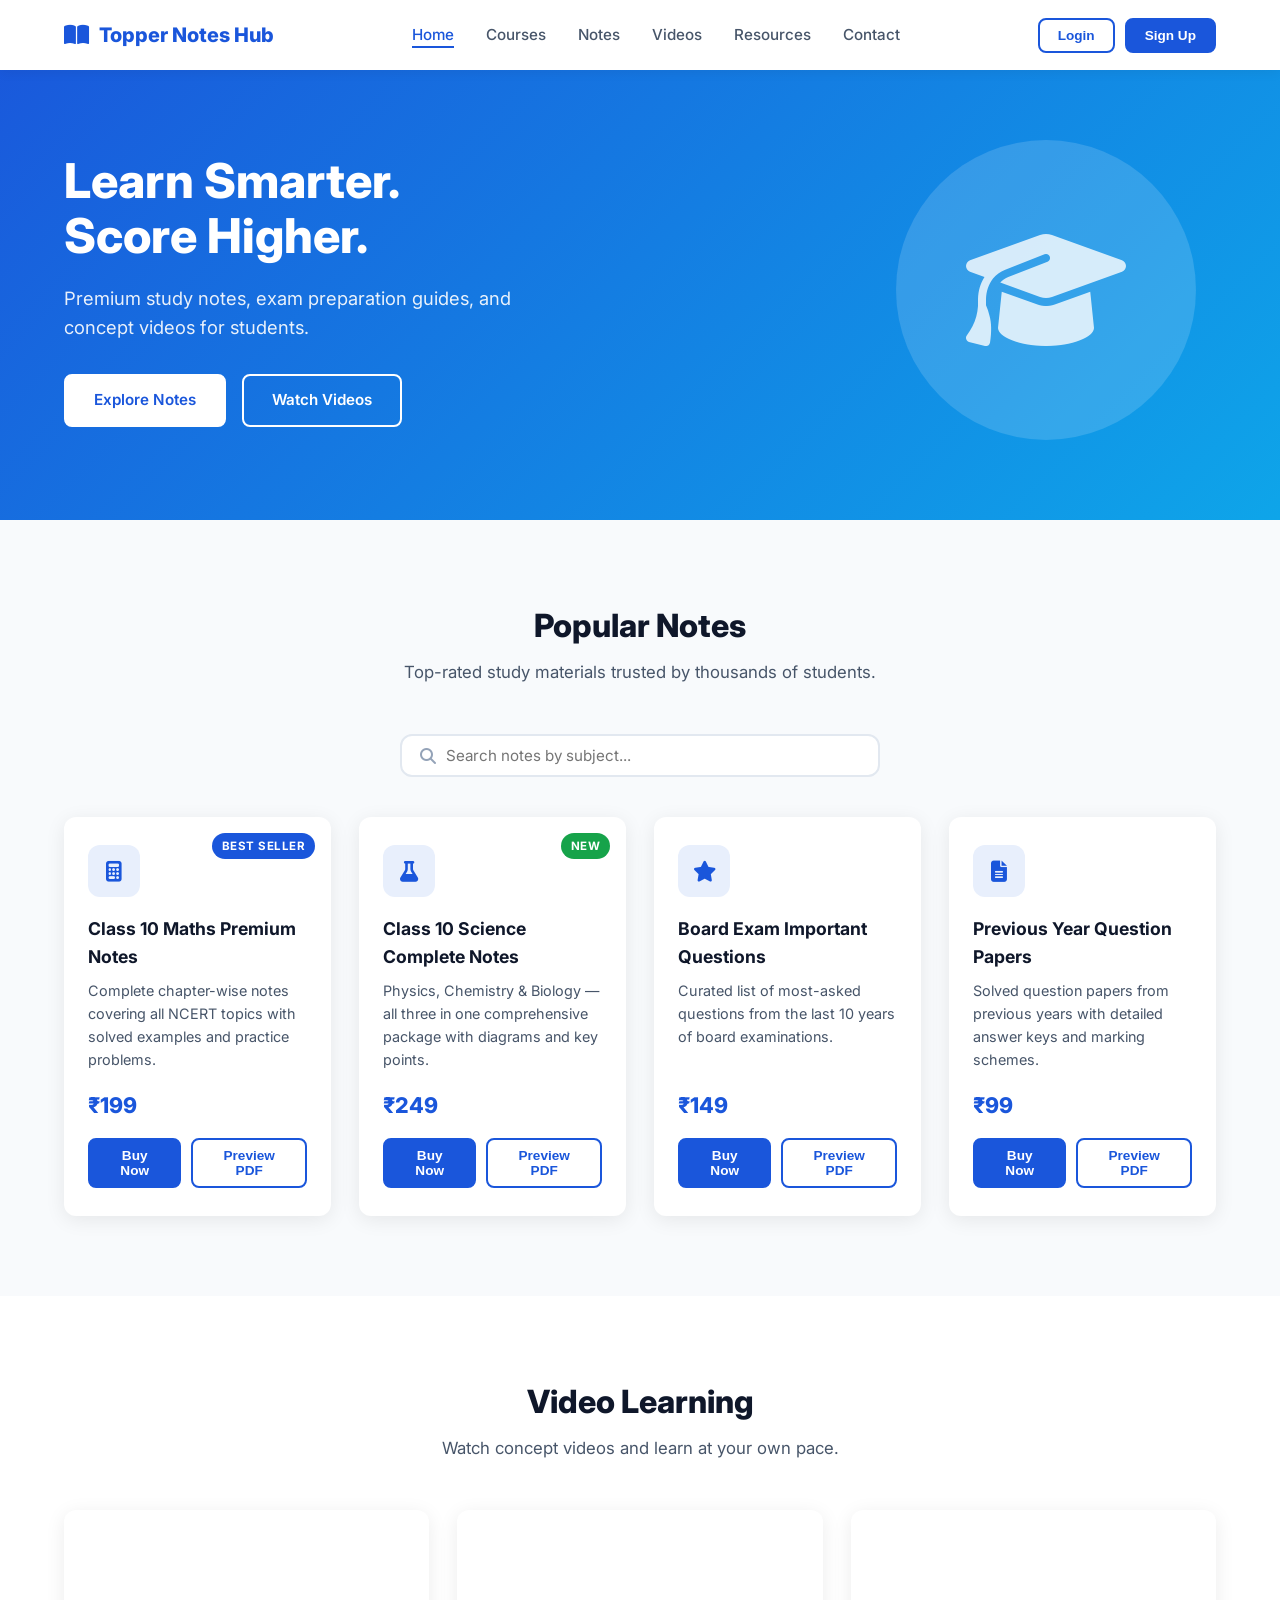
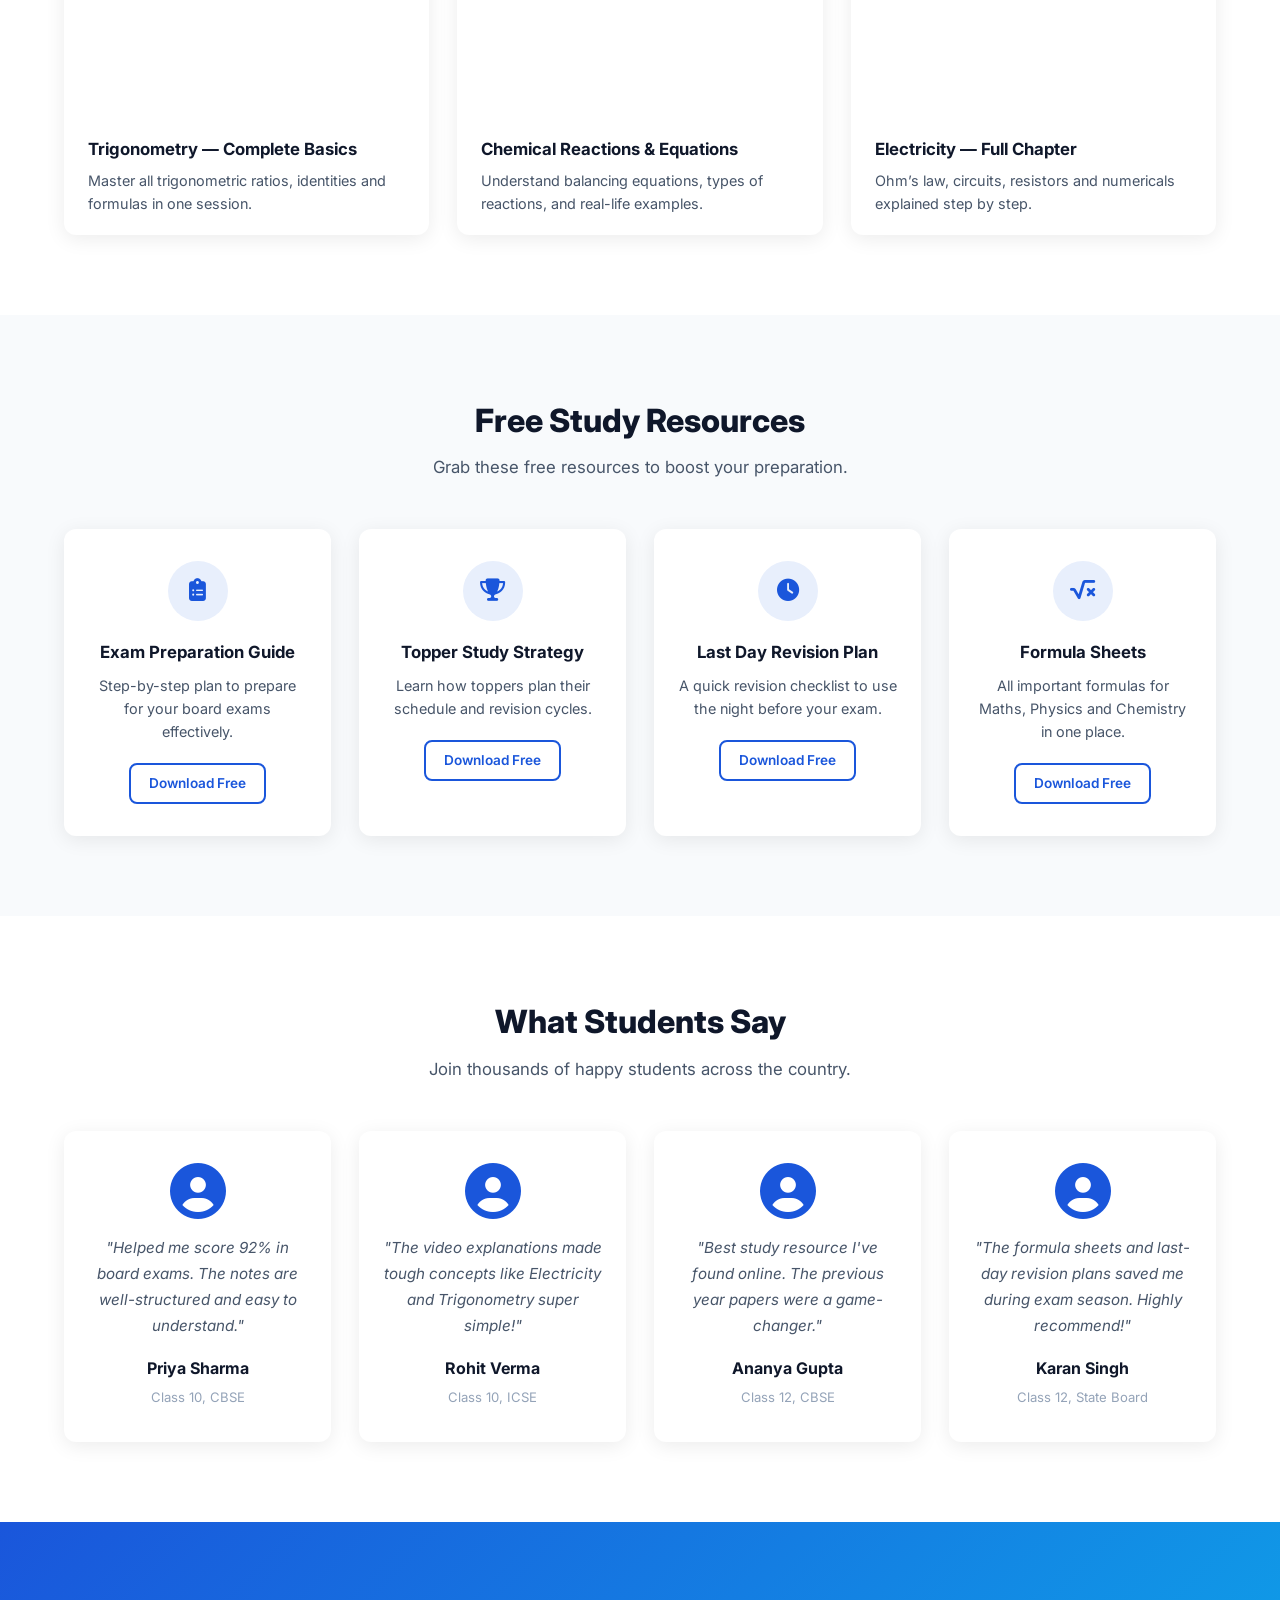
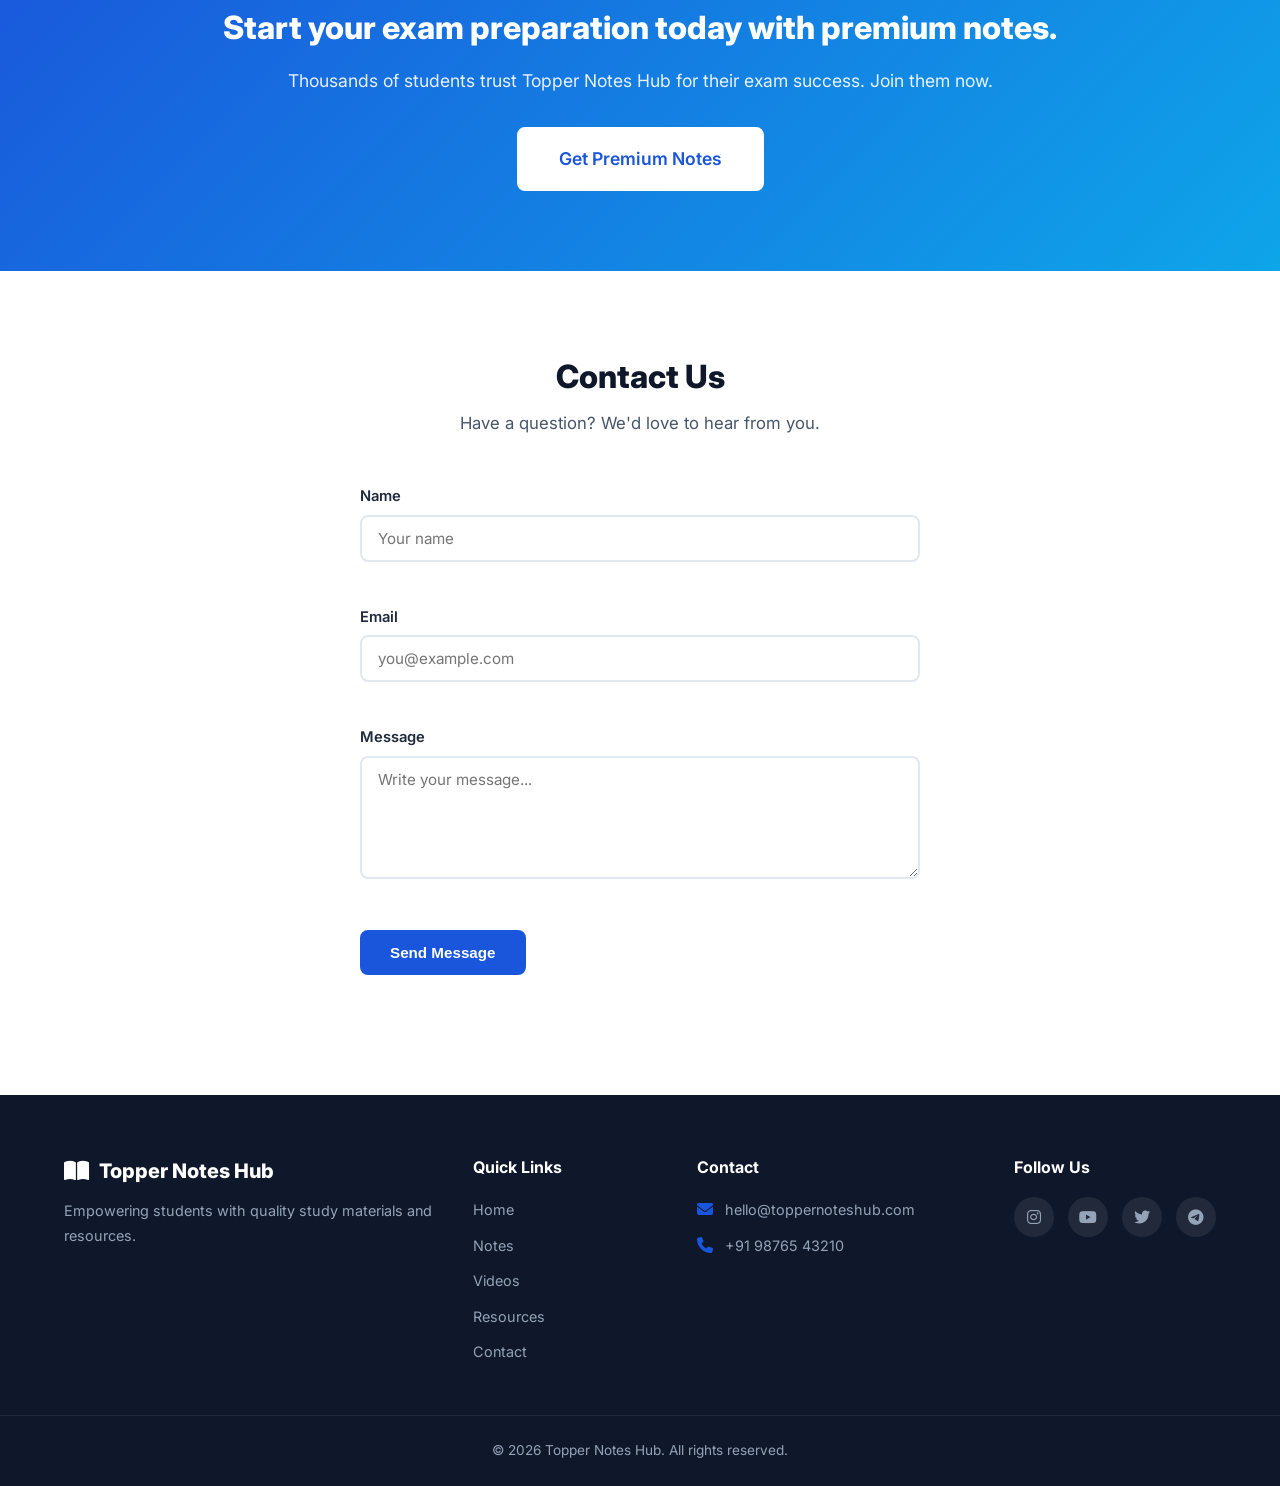
==== index.html @ 657a4e99 "Add files via upload" ====
<!DOCTYPE html>
<html lang="en">
<head>
  <meta charset="UTF-8" />
  <meta name="viewport" content="width=device-width, initial-scale=1.0" />
  <title>Topper Notes Hub — Learn Smarter. Score Higher.</title>
  <link rel="stylesheet" href="style.css" />
  <!-- Google Fonts -->
  <link rel="preconnect" href="https://fonts.googleapis.com" />
  <link rel="preconnect" href="https://fonts.gstatic.com" crossorigin />
  <link
    href="https://fonts.googleapis.com/css2?family=Inter:wght@400;500;600;700;800&display=swap"
    rel="stylesheet"
  />
  <!-- Font Awesome for icons -->
  <link
    rel="stylesheet"
    href="https://cdnjs.cloudflare.com/ajax/libs/font-awesome/6.5.1/css/all.min.css"
  />
</head>
<body>

  <!-- ============================
       NAVIGATION BAR
  =============================== -->
  <header class="navbar" id="navbar">
    <div class="container nav-container">
      <!-- Logo -->
      <a href="#" class="logo">
        <i class="fas fa-book-open"></i>
        <span>Topper Notes Hub</span>
      </a>

      <!-- Desktop Menu Links -->
      <nav class="nav-menu" id="navMenu">
        <ul class="nav-links">
          <li><a href="#home" class="nav-link active">Home</a></li>
          <li><a href="#notes" class="nav-link">Courses</a></li>
          <li><a href="#notes" class="nav-link">Notes</a></li>
          <li><a href="#videos" class="nav-link">Videos</a></li>
          <li><a href="#resources" class="nav-link">Resources</a></li>
          <li><a href="#contact" class="nav-link">Contact</a></li>
        </ul>
      </nav>

      <!-- Auth Buttons (visible when logged out) -->
      <div class="nav-auth" id="navAuth">
        <button class="btn btn-outline btn-sm" id="openLoginBtn">Login</button>
        <button class="btn btn-primary btn-sm" id="openSignupBtn">Sign Up</button>
      </div>

      <!-- User Profile Dropdown (visible when logged in) -->
      <div class="user-menu hidden" id="userMenu">
        <button class="user-menu-toggle" id="userMenuToggle">
          <div class="user-avatar"><i class="fas fa-user"></i></div>
          <span class="user-name" id="userName">Student</span>
          <i class="fas fa-chevron-down user-chevron"></i>
        </button>
        <div class="user-dropdown" id="userDropdown">
        <div class="dropdown-header">
            <span class="dropdown-email" id="userEmail">user@example.com</span>
            <span class="role-badge" id="roleBadge">Student</span>
          </div>
          <ul>
            <li><a href="#"><i class="fas fa-user-circle"></i> My Profile</a></li>
            <li><a href="#"><i class="fas fa-shopping-bag"></i> My Purchases</a></li>
            <li><a href="#"><i class="fas fa-cog"></i> Settings</a></li>
            <li id="adminLink" class="hidden"><a href="admin.html"><i class="fas fa-shield-alt"></i> Admin Panel</a></li>
            <li class="dropdown-divider"></li>
            <li><a href="#" id="logoutBtn"><i class="fas fa-sign-out-alt"></i> Logout</a></li>
          </ul>
        </div>
      </div>

      <!-- Hamburger Menu Button (mobile) -->
      <button class="hamburger" id="hamburger" aria-label="Toggle menu">
        <span class="bar"></span>
        <span class="bar"></span>
        <span class="bar"></span>
      </button>
    </div>
  </header>

  <!-- ============================
       AUTH MODAL (Login / Sign Up)
  =============================== -->
  <div class="auth-overlay" id="authOverlay">
    <div class="auth-modal">
      <!-- Close Button -->
      <button class="auth-close" id="authClose" aria-label="Close">
        <i class="fas fa-times"></i>
      </button>

      <!-- Tabs -->
      <div class="auth-tabs">
        <button class="auth-tab active" data-tab="login">Login</button>
        <button class="auth-tab" data-tab="signup">Sign Up</button>
      </div>

      <!-- LOGIN FORM -->
      <form class="auth-form" id="loginForm" novalidate>
        <div class="form-group">
          <label for="loginEmail">Email</label>
          <input type="email" id="loginEmail" placeholder="you@example.com" />
          <span class="error-msg" id="loginEmailError"></span>
        </div>

        <div class="form-group">
          <label for="loginPassword">Password</label>
          <div class="password-wrapper">
            <input type="password" id="loginPassword" placeholder="Enter password" />
            <button type="button" class="password-toggle" aria-label="Toggle password visibility">
              <i class="fas fa-eye"></i>
            </button>
          </div>
          <span class="error-msg" id="loginPasswordError"></span>
        </div>

        <div class="auth-options">
          <label class="checkbox-label">
            <input type="checkbox" id="rememberMe" /> Remember me
          </label>
          <a href="#" class="forgot-link">Forgot Password?</a>
        </div>

        <button type="submit" class="btn btn-primary btn-block">Login</button>
        <p class="auth-message" id="loginMessage"></p>

        <div class="auth-divider"><span>or</span></div>

        <button type="button" class="btn btn-social btn-google">
          <i class="fab fa-google"></i> Continue with Google
        </button>

        <p class="auth-switch">
          Don't have an account? <a href="#" data-switch="signup">Sign Up</a>
        </p>
      </form>

      <!-- SIGNUP FORM -->
      <form class="auth-form hidden" id="signupForm" novalidate>
        <div class="form-group">
          <label for="signupName">Full Name</label>
          <input type="text" id="signupName" placeholder="Your full name" />
          <span class="error-msg" id="signupNameError"></span>
        </div>

        <div class="form-group">
          <label for="signupEmail">Email</label>
          <input type="email" id="signupEmail" placeholder="you@example.com" />
          <span class="error-msg" id="signupEmailError"></span>
        </div>

        <div class="form-group">
          <label for="signupPassword">Password</label>
          <div class="password-wrapper">
            <input type="password" id="signupPassword" placeholder="Min 6 characters" />
            <button type="button" class="password-toggle" aria-label="Toggle password visibility">
              <i class="fas fa-eye"></i>
            </button>
          </div>
          <span class="error-msg" id="signupPasswordError"></span>
        </div>

        <div class="form-group">
          <label for="signupConfirm">Confirm Password</label>
          <div class="password-wrapper">
            <input type="password" id="signupConfirm" placeholder="Re-enter password" />
            <button type="button" class="password-toggle" aria-label="Toggle password visibility">
              <i class="fas fa-eye"></i>
            </button>
          </div>
          <span class="error-msg" id="signupConfirmError"></span>
        </div>

        <button type="submit" class="btn btn-primary btn-block">Create Account</button>
        <p class="auth-message" id="signupMessage"></p>

        <div class="auth-divider"><span>or</span></div>

        <button type="button" class="btn btn-social btn-google">
          <i class="fab fa-google"></i> Continue with Google
        </button>

        <p class="auth-switch">
          Already have an account? <a href="#" data-switch="login">Login</a>
        </p>
      </form>
    </div>
  </div>

  <!-- ============================
       HERO SECTION
  =============================== -->
  <section class="hero" id="home">
    <div class="container hero-content">
      <div class="hero-text">
        <h1>Learn Smarter.<br />Score Higher.</h1>
        <p>
          Premium study notes, exam preparation guides, and concept videos for
          students.
        </p>
        <div class="hero-buttons">
          <a href="#notes" class="btn btn-primary">Explore Notes</a>
          <a href="#videos" class="btn btn-outline">Watch Videos</a>
        </div>
      </div>
      <div class="hero-illustration">
        <!-- Illustration placeholder -->
        <div class="illustration-placeholder">
          <i class="fas fa-graduation-cap"></i>
        </div>
      </div>
    </div>
  </section>

  <!-- ============================
       POPULAR NOTES SECTION
  =============================== -->
  <section class="section notes-section" id="notes">
    <div class="container">
      <h2 class="section-title">Popular Notes</h2>
      <p class="section-subtitle">
        Top-rated study materials trusted by thousands of students.
      </p>

      <!-- Search / Filter Bar -->
      <div class="notes-search-bar">
        <i class="fas fa-search"></i>
        <input
          type="text"
          id="notesSearch"
          placeholder="Search notes by subject..."
        />
      </div>

      <!-- Notes Card Grid (populated dynamically by JS) -->
      <div class="card-grid" id="notesGrid"></div>
    </div>
  </section>

  <!-- ============================
       VIDEO LEARNING SECTION
  =============================== -->
  <section class="section videos-section" id="videos">
    <div class="container">
      <h2 class="section-title">Video Learning</h2>
      <p class="section-subtitle">
        Watch concept videos and learn at your own pace.
      </p>

      <!-- Video Grid (populated dynamically by JS) -->
      <div class="video-grid" id="videoGrid"></div>
    </div>
  </section>

  <!-- ============================
       STUDY RESOURCES SECTION
  =============================== -->
  <section class="section resources-section" id="resources">
    <div class="container">
      <h2 class="section-title">Free Study Resources</h2>
      <p class="section-subtitle">
        Grab these free resources to boost your preparation.
      </p>

      <div class="resource-grid">
        <!-- Resource 1 -->
        <div class="resource-card">
          <div class="resource-icon"><i class="fas fa-clipboard-list"></i></div>
          <h3>Exam Preparation Guide</h3>
          <p>Step-by-step plan to prepare for your board exams effectively.</p>
          <a href="#" class="btn btn-outline btn-sm">Download Free</a>
        </div>

        <!-- Resource 2 -->
        <div class="resource-card">
          <div class="resource-icon"><i class="fas fa-trophy"></i></div>
          <h3>Topper Study Strategy</h3>
          <p>Learn how toppers plan their schedule and revision cycles.</p>
          <a href="#" class="btn btn-outline btn-sm">Download Free</a>
        </div>

        <!-- Resource 3 -->
        <div class="resource-card">
          <div class="resource-icon"><i class="fas fa-clock"></i></div>
          <h3>Last Day Revision Plan</h3>
          <p>A quick revision checklist to use the night before your exam.</p>
          <a href="#" class="btn btn-outline btn-sm">Download Free</a>
        </div>

        <!-- Resource 4 -->
        <div class="resource-card">
          <div class="resource-icon"><i class="fas fa-square-root-alt"></i></div>
          <h3>Formula Sheets</h3>
          <p>All important formulas for Maths, Physics and Chemistry in one place.</p>
          <a href="#" class="btn btn-outline btn-sm">Download Free</a>
        </div>
      </div>
    </div>
  </section>

  <!-- ============================
       TESTIMONIALS SECTION
  =============================== -->
  <section class="section testimonials-section" id="testimonials">
    <div class="container">
      <h2 class="section-title">What Students Say</h2>
      <p class="section-subtitle">
        Join thousands of happy students across the country.
      </p>

      <div class="testimonial-grid">
        <!-- Testimonial 1 -->
        <div class="testimonial-card">
          <div class="testimonial-avatar">
            <i class="fas fa-user-circle"></i>
          </div>
          <p class="testimonial-text">
            "Helped me score 92% in board exams. The notes are well-structured
            and easy to understand."
          </p>
          <h4 class="testimonial-name">Priya Sharma</h4>
          <span class="testimonial-info">Class 10, CBSE</span>
        </div>

        <!-- Testimonial 2 -->
        <div class="testimonial-card">
          <div class="testimonial-avatar">
            <i class="fas fa-user-circle"></i>
          </div>
          <p class="testimonial-text">
            "The video explanations made tough concepts like Electricity and
            Trigonometry super simple!"
          </p>
          <h4 class="testimonial-name">Rohit Verma</h4>
          <span class="testimonial-info">Class 10, ICSE</span>
        </div>

        <!-- Testimonial 3 -->
        <div class="testimonial-card">
          <div class="testimonial-avatar">
            <i class="fas fa-user-circle"></i>
          </div>
          <p class="testimonial-text">
            "Best study resource I've found online. The previous year papers
            were a game-changer."
          </p>
          <h4 class="testimonial-name">Ananya Gupta</h4>
          <span class="testimonial-info">Class 12, CBSE</span>
        </div>

        <!-- Testimonial 4 -->
        <div class="testimonial-card">
          <div class="testimonial-avatar">
            <i class="fas fa-user-circle"></i>
          </div>
          <p class="testimonial-text">
            "The formula sheets and last-day revision plans saved me during
            exam season. Highly recommend!"
          </p>
          <h4 class="testimonial-name">Karan Singh</h4>
          <span class="testimonial-info">Class 12, State Board</span>
        </div>
      </div>
    </div>
  </section>

  <!-- ============================
       CALL-TO-ACTION SECTION
  =============================== -->
  <section class="cta-section" id="cta">
    <div class="container cta-content">
      <h2>Start your exam preparation today with premium notes.</h2>
      <p>
        Thousands of students trust Topper Notes Hub for their exam success.
        Join them now.
      </p>
      <a href="#notes" class="btn btn-primary btn-lg">Get Premium Notes</a>
    </div>
  </section>

  <!-- ============================
       CONTACT SECTION
  =============================== -->
  <section class="section contact-section" id="contact">
    <div class="container">
      <h2 class="section-title">Contact Us</h2>
      <p class="section-subtitle">
        Have a question? We'd love to hear from you.
      </p>

      <form class="contact-form" id="contactForm" novalidate>
        <div class="form-group">
          <label for="name">Name</label>
          <input type="text" id="name" name="name" placeholder="Your name" />
          <span class="error-msg" id="nameError"></span>
        </div>

        <div class="form-group">
          <label for="email">Email</label>
          <input
            type="email"
            id="email"
            name="email"
            placeholder="you@example.com"
          />
          <span class="error-msg" id="emailError"></span>
        </div>

        <div class="form-group">
          <label for="message">Message</label>
          <textarea
            id="message"
            name="message"
            rows="5"
            placeholder="Write your message..."
          ></textarea>
          <span class="error-msg" id="messageError"></span>
        </div>

        <button type="submit" class="btn btn-primary">Send Message</button>
        <p class="form-success" id="formSuccess"></p>
      </form>
    </div>
  </section>

  <!-- ============================
       FOOTER
  =============================== -->
  <footer class="footer">
    <div class="container footer-grid">
      <!-- Brand -->
      <div class="footer-col">
        <a href="#" class="logo footer-logo">
          <i class="fas fa-book-open"></i>
          <span>Topper Notes Hub</span>
        </a>
        <p>Empowering students with quality study materials and resources.</p>
      </div>

      <!-- Quick Links -->
      <div class="footer-col">
        <h4>Quick Links</h4>
        <ul>
          <li><a href="#home">Home</a></li>
          <li><a href="#notes">Notes</a></li>
          <li><a href="#videos">Videos</a></li>
          <li><a href="#resources">Resources</a></li>
          <li><a href="#contact">Contact</a></li>
        </ul>
      </div>

      <!-- Contact Info -->
      <div class="footer-col">
        <h4>Contact</h4>
        <ul>
          <li>
            <i class="fas fa-envelope"></i>
            <a href="mailto:hello@toppernoteshub.com">hello@toppernoteshub.com</a>
          </li>
          <li>
            <i class="fas fa-phone"></i>
            <span>+91 98765 43210</span>
          </li>
        </ul>
      </div>

      <!-- Social Media -->
      <div class="footer-col">
        <h4>Follow Us</h4>
        <div class="social-icons">
          <a href="#" aria-label="Instagram"><i class="fab fa-instagram"></i></a>
          <a href="#" aria-label="YouTube"><i class="fab fa-youtube"></i></a>
          <a href="#" aria-label="Twitter"><i class="fab fa-twitter"></i></a>
          <a href="#" aria-label="Telegram"><i class="fab fa-telegram"></i></a>
        </div>
      </div>
    </div>

    <div class="footer-bottom">
      <p>&copy; 2026 Topper Notes Hub. All rights reserved.</p>
    </div>
  </footer>

  <!-- JavaScript -->
  <script src="script.js"></script>
</body>
</html>
---- style.css ----
/* ============================================
   TOPPER NOTES HUB — Main Stylesheet
   ============================================ */

/* ---------- CSS Variables (Design Tokens) ---------- */
:root {
  /* Primary palette */
  --primary:        #1a56db;
  --primary-dark:   #1340a8;
  --primary-light:  #e8effc;
  --accent:         #0ea5e9;

  /* Neutrals */
  --white:          #ffffff;
  --gray-50:        #f8fafc;
  --gray-100:       #f1f5f9;
  --gray-200:       #e2e8f0;
  --gray-400:       #94a3b8;
  --gray-600:       #475569;
  --gray-800:       #1e293b;
  --gray-900:       #0f172a;

  /* Feedback */
  --success:        #16a34a;
  --danger:         #dc2626;

  /* Misc */
  --radius:         12px;
  --radius-sm:      8px;
  --shadow:         0 4px 20px rgba(0, 0, 0, 0.08);
  --shadow-hover:   0 8px 30px rgba(0, 0, 0, 0.14);
  --transition:     0.3s ease;
}

/* ---------- Reset & Base ---------- */
*,
*::before,
*::after {
  margin: 0;
  padding: 0;
  box-sizing: border-box;
}

html {
  scroll-behavior: smooth;
  font-size: 16px;
}

body {
  font-family: "Inter", sans-serif;
  color: var(--gray-800);
  background: var(--white);
  line-height: 1.6;
  overflow-x: hidden;
}

a {
  text-decoration: none;
  color: inherit;
}

ul {
  list-style: none;
}

img {
  max-width: 100%;
  display: block;
}

/* ---------- Utility: Container ---------- */
.container {
  width: 90%;
  max-width: 1200px;
  margin: 0 auto;
}

/* ---------- Utility: Buttons ---------- */
.btn {
  display: inline-block;
  font-weight: 600;
  font-size: 0.95rem;
  padding: 12px 28px;
  border-radius: var(--radius-sm);
  border: 2px solid transparent;
  cursor: pointer;
  transition: var(--transition);
  text-align: center;
}

.btn-primary {
  background: var(--primary);
  color: var(--white);
  border-color: var(--primary);
}

.btn-primary:hover {
  background: var(--primary-dark);
  border-color: var(--primary-dark);
  transform: translateY(-2px);
}

.btn-outline {
  background: transparent;
  color: var(--primary);
  border-color: var(--primary);
}

.btn-outline:hover {
  background: var(--primary);
  color: var(--white);
  transform: translateY(-2px);
}

.btn-sm {
  padding: 8px 18px;
  font-size: 0.85rem;
}

.btn-lg {
  padding: 16px 40px;
  font-size: 1.1rem;
}

/* ---------- Section Titles ---------- */
.section {
  padding: 80px 0;
}

.section-title {
  font-size: 2rem;
  font-weight: 800;
  text-align: center;
  margin-bottom: 8px;
  color: var(--gray-900);
}

.section-subtitle {
  text-align: center;
  color: var(--gray-600);
  margin-bottom: 48px;
  font-size: 1.05rem;
}

/* ============================================
   NAVIGATION BAR
   ============================================ */
.navbar {
  position: fixed;
  top: 0;
  left: 0;
  width: 100%;
  z-index: 1000;
  background: var(--white);
  box-shadow: 0 2px 12px rgba(0, 0, 0, 0.06);
  transition: var(--transition);
}

.nav-container {
  display: flex;
  align-items: center;
  justify-content: space-between;
  height: 70px;
}

/* Logo */
.logo {
  display: flex;
  align-items: center;
  gap: 10px;
  font-size: 1.25rem;
  font-weight: 800;
  color: var(--primary);
}

.logo i {
  font-size: 1.4rem;
}

/* Nav Links */
.nav-links {
  display: flex;
  gap: 32px;
}

.nav-link {
  font-weight: 500;
  font-size: 0.95rem;
  color: var(--gray-600);
  position: relative;
  transition: var(--transition);
}

.nav-link::after {
  content: "";
  position: absolute;
  bottom: -4px;
  left: 0;
  width: 0;
  height: 2px;
  background: var(--primary);
  transition: var(--transition);
}

.nav-link:hover,
.nav-link.active {
  color: var(--primary);
}

.nav-link:hover::after,
.nav-link.active::after {
  width: 100%;
}

/* Hamburger */
.hamburger {
  display: none;
  flex-direction: column;
  gap: 5px;
  background: none;
  border: none;
  cursor: pointer;
  padding: 4px;
}

.hamburger .bar {
  display: block;
  width: 26px;
  height: 3px;
  background: var(--gray-800);
  border-radius: 2px;
  transition: var(--transition);
}

/* ============================================
   HERO SECTION
   ============================================ */
.hero {
  padding: 140px 0 80px;
  background: linear-gradient(135deg, #1a56db 0%, #0ea5e9 100%);
  color: var(--white);
}

.hero-content {
  display: flex;
  align-items: center;
  justify-content: space-between;
  gap: 40px;
}

.hero-text {
  flex: 1;
}

.hero-text h1 {
  font-size: 3rem;
  font-weight: 800;
  line-height: 1.15;
  margin-bottom: 20px;
}

.hero-text p {
  font-size: 1.15rem;
  opacity: 0.9;
  margin-bottom: 32px;
  max-width: 500px;
}

.hero-buttons {
  display: flex;
  gap: 16px;
  flex-wrap: wrap;
}

.hero .btn-primary {
  background: var(--white);
  color: var(--primary);
  border-color: var(--white);
}

.hero .btn-primary:hover {
  background: var(--gray-100);
  border-color: var(--gray-100);
}

.hero .btn-outline {
  color: var(--white);
  border-color: var(--white);
}

.hero .btn-outline:hover {
  background: var(--white);
  color: var(--primary);
}

/* Illustration placeholder */
.hero-illustration {
  flex: 0 0 320px;
}

.illustration-placeholder {
  width: 300px;
  height: 300px;
  border-radius: 50%;
  background: rgba(255, 255, 255, 0.15);
  display: flex;
  align-items: center;
  justify-content: center;
}

.illustration-placeholder i {
  font-size: 8rem;
  opacity: 0.8;
}

/* ============================================
   POPULAR NOTES SECTION
   ============================================ */
.notes-section {
  background: var(--gray-50);
}

/* Search bar */
.notes-search-bar {
  max-width: 480px;
  margin: 0 auto 40px;
  display: flex;
  align-items: center;
  background: var(--white);
  border: 2px solid var(--gray-200);
  border-radius: var(--radius);
  padding: 10px 18px;
  transition: var(--transition);
}

.notes-search-bar:focus-within {
  border-color: var(--primary);
  box-shadow: 0 0 0 3px rgba(26, 86, 219, 0.15);
}

.notes-search-bar i {
  color: var(--gray-400);
  margin-right: 10px;
}

.notes-search-bar input {
  flex: 1;
  border: none;
  outline: none;
  font-size: 0.95rem;
  font-family: inherit;
  color: var(--gray-800);
  background: transparent;
}

/* Card Grid */
.card-grid {
  display: grid;
  grid-template-columns: repeat(auto-fill, minmax(260px, 1fr));
  gap: 28px;
}

/* Note Card */
.note-card {
  position: relative;
  background: var(--white);
  border-radius: var(--radius);
  padding: 28px 24px;
  box-shadow: var(--shadow);
  transition: var(--transition);
  display: flex;
  flex-direction: column;
}

.note-card:hover {
  transform: translateY(-6px);
  box-shadow: var(--shadow-hover);
}

/* Badge */
.card-badge {
  position: absolute;
  top: 16px;
  right: 16px;
  background: var(--primary);
  color: var(--white);
  font-size: 0.72rem;
  font-weight: 700;
  padding: 4px 10px;
  border-radius: 20px;
  text-transform: uppercase;
  letter-spacing: 0.5px;
}

.card-badge.new {
  background: var(--success);
}

.card-icon {
  width: 52px;
  height: 52px;
  border-radius: 12px;
  background: var(--primary-light);
  display: flex;
  align-items: center;
  justify-content: center;
  margin-bottom: 18px;
}

.card-icon i {
  font-size: 1.3rem;
  color: var(--primary);
}

.note-card h3 {
  font-size: 1.1rem;
  font-weight: 700;
  margin-bottom: 8px;
  color: var(--gray-900);
}

.note-card p {
  color: var(--gray-600);
  font-size: 0.9rem;
  flex: 1;
  margin-bottom: 16px;
}

.card-price {
  font-size: 1.35rem;
  font-weight: 800;
  color: var(--primary);
  margin-bottom: 16px;
}

.card-actions {
  display: flex;
  gap: 10px;
}

/* Hidden state for search filter */
.note-card.hidden {
  display: none;
}

/* ============================================
   VIDEO LEARNING SECTION
   ============================================ */
.video-grid {
  display: grid;
  grid-template-columns: repeat(auto-fill, minmax(320px, 1fr));
  gap: 28px;
}

.video-card {
  background: var(--white);
  border-radius: var(--radius);
  overflow: hidden;
  box-shadow: var(--shadow);
  transition: var(--transition);
}

.video-card:hover {
  transform: translateY(-4px);
  box-shadow: var(--shadow-hover);
}

.video-embed {
  position: relative;
  width: 100%;
  padding-bottom: 56.25%; /* 16:9 */
}

.video-embed iframe {
  position: absolute;
  top: 0;
  left: 0;
  width: 100%;
  height: 100%;
}

.video-info {
  padding: 20px 24px;
}

.video-info h3 {
  font-size: 1.05rem;
  font-weight: 700;
  margin-bottom: 6px;
  color: var(--gray-900);
}

.video-info p {
  font-size: 0.9rem;
  color: var(--gray-600);
}

/* ============================================
   STUDY RESOURCES SECTION
   ============================================ */
.resources-section {
  background: var(--gray-50);
}

.resource-grid {
  display: grid;
  grid-template-columns: repeat(auto-fill, minmax(250px, 1fr));
  gap: 28px;
}

.resource-card {
  background: var(--white);
  border-radius: var(--radius);
  padding: 32px 24px;
  text-align: center;
  box-shadow: var(--shadow);
  transition: var(--transition);
}

.resource-card:hover {
  transform: translateY(-6px);
  box-shadow: var(--shadow-hover);
}

.resource-icon {
  width: 60px;
  height: 60px;
  border-radius: 50%;
  background: var(--primary-light);
  display: flex;
  align-items: center;
  justify-content: center;
  margin: 0 auto 18px;
}

.resource-icon i {
  font-size: 1.4rem;
  color: var(--primary);
}

.resource-card h3 {
  font-size: 1.05rem;
  font-weight: 700;
  margin-bottom: 8px;
  color: var(--gray-900);
}

.resource-card p {
  font-size: 0.9rem;
  color: var(--gray-600);
  margin-bottom: 20px;
}

/* ============================================
   TESTIMONIALS SECTION
   ============================================ */
.testimonial-grid {
  display: grid;
  grid-template-columns: repeat(auto-fill, minmax(260px, 1fr));
  gap: 28px;
}

.testimonial-card {
  background: var(--white);
  border-radius: var(--radius);
  padding: 32px 24px;
  text-align: center;
  box-shadow: var(--shadow);
  transition: var(--transition);
}

.testimonial-card:hover {
  transform: translateY(-4px);
  box-shadow: var(--shadow-hover);
}

.testimonial-avatar {
  margin-bottom: 16px;
}

.testimonial-avatar i {
  font-size: 3.5rem;
  color: var(--primary);
}

.testimonial-text {
  font-style: italic;
  color: var(--gray-600);
  margin-bottom: 18px;
  font-size: 0.95rem;
  line-height: 1.7;
}

.testimonial-name {
  font-weight: 700;
  font-size: 1rem;
  color: var(--gray-900);
  margin-bottom: 2px;
}

.testimonial-info {
  font-size: 0.82rem;
  color: var(--gray-400);
}

/* ============================================
   CALL-TO-ACTION SECTION
   ============================================ */
.cta-section {
  padding: 80px 0;
  background: linear-gradient(135deg, #1a56db 0%, #0ea5e9 100%);
  color: var(--white);
  text-align: center;
}

.cta-content h2 {
  font-size: 2rem;
  font-weight: 800;
  margin-bottom: 14px;
}

.cta-content p {
  font-size: 1.1rem;
  opacity: 0.9;
  margin-bottom: 32px;
}

.cta-section .btn-primary {
  background: var(--white);
  color: var(--primary);
  border-color: var(--white);
}

.cta-section .btn-primary:hover {
  background: var(--gray-100);
  border-color: var(--gray-100);
}

/* ============================================
   CONTACT SECTION
   ============================================ */
.contact-form {
  max-width: 560px;
  margin: 0 auto;
}

.form-group {
  margin-bottom: 22px;
}

.form-group label {
  display: block;
  font-weight: 600;
  margin-bottom: 6px;
  color: var(--gray-800);
  font-size: 0.92rem;
}

.form-group input,
.form-group textarea {
  width: 100%;
  padding: 12px 16px;
  border: 2px solid var(--gray-200);
  border-radius: var(--radius-sm);
  font-family: inherit;
  font-size: 0.95rem;
  color: var(--gray-800);
  transition: var(--transition);
  background: var(--white);
}

.form-group input:focus,
.form-group textarea:focus {
  outline: none;
  border-color: var(--primary);
  box-shadow: 0 0 0 3px rgba(26, 86, 219, 0.15);
}

.form-group input.invalid,
.form-group textarea.invalid {
  border-color: var(--danger);
}

.error-msg {
  display: block;
  color: var(--danger);
  font-size: 0.82rem;
  margin-top: 4px;
  min-height: 18px;
}

.form-success {
  color: var(--success);
  font-weight: 600;
  text-align: center;
  margin-top: 16px;
  min-height: 24px;
}

/* ============================================
   FOOTER
   ============================================ */
.footer {
  background: var(--gray-900);
  color: var(--gray-200);
  padding: 60px 0 0;
}

.footer-grid {
  display: grid;
  grid-template-columns: 2fr 1fr 1.5fr 1fr;
  gap: 40px;
}

.footer-logo {
  color: var(--white);
  margin-bottom: 12px;
}

.footer-col p {
  font-size: 0.9rem;
  color: var(--gray-400);
  line-height: 1.7;
}

.footer-col h4 {
  font-size: 1rem;
  font-weight: 700;
  color: var(--white);
  margin-bottom: 16px;
}

.footer-col ul li {
  margin-bottom: 10px;
}

.footer-col ul li a,
.footer-col ul li span {
  font-size: 0.9rem;
  color: var(--gray-400);
  transition: var(--transition);
}

.footer-col ul li a:hover {
  color: var(--white);
}

.footer-col ul li i {
  margin-right: 8px;
  color: var(--primary);
}

/* Social Icons */
.social-icons {
  display: flex;
  gap: 14px;
}

.social-icons a {
  width: 40px;
  height: 40px;
  border-radius: 50%;
  background: rgba(255, 255, 255, 0.08);
  display: flex;
  align-items: center;
  justify-content: center;
  font-size: 1rem;
  color: var(--gray-400);
  transition: var(--transition);
}

.social-icons a:hover {
  background: var(--primary);
  color: var(--white);
}

.footer-bottom {
  text-align: center;
  padding: 24px 0;
  margin-top: 40px;
  border-top: 1px solid rgba(255, 255, 255, 0.08);
  font-size: 0.85rem;
  color: var(--gray-400);
}

/* ============================================
   AUTH MODAL & USER MENU
   ============================================ */

/* Utility hidden class */
.hidden {
  display: none !important;
}

/* -- Nav Auth Buttons -- */
.nav-auth {
  display: flex;
  align-items: center;
  gap: 10px;
}

/* -- User Profile Dropdown -- */
.user-menu {
  position: relative;
}

.user-menu-toggle {
  display: flex;
  align-items: center;
  gap: 8px;
  background: none;
  border: 2px solid var(--gray-200);
  border-radius: 40px;
  padding: 6px 14px 6px 6px;
  cursor: pointer;
  transition: var(--transition);
}

.user-menu-toggle:hover {
  border-color: var(--primary);
}

.user-avatar {
  width: 32px;
  height: 32px;
  border-radius: 50%;
  background: var(--primary-light);
  display: flex;
  align-items: center;
  justify-content: center;
  color: var(--primary);
  font-size: 0.85rem;
}

.user-name {
  font-weight: 600;
  font-size: 0.88rem;
  color: var(--gray-800);
}

.user-chevron {
  font-size: 0.65rem;
  color: var(--gray-400);
  transition: var(--transition);
}

.user-menu-toggle.open .user-chevron {
  transform: rotate(180deg);
}

.user-dropdown {
  position: absolute;
  top: calc(100% + 8px);
  right: 0;
  width: 220px;
  background: var(--white);
  border-radius: var(--radius);
  box-shadow: var(--shadow-hover);
  opacity: 0;
  visibility: hidden;
  transform: translateY(-8px);
  transition: var(--transition);
  z-index: 1100;
  overflow: hidden;
}

.user-dropdown.open {
  opacity: 1;
  visibility: visible;
  transform: translateY(0);
}

.dropdown-header {
  padding: 14px 16px 10px;
  border-bottom: 1px solid var(--gray-200);
}

.dropdown-email {
  font-size: 0.82rem;
  color: var(--gray-400);
}

.role-badge {
  display: inline-block;
  font-size: 0.7rem;
  font-weight: 700;
  padding: 2px 10px;
  border-radius: 10px;
  margin-top: 6px;
  text-transform: uppercase;
  letter-spacing: 0.5px;
}

.role-badge.admin {
  background: #fee2e2;
  color: #dc2626;
}

.role-badge.student {
  background: var(--primary-light);
  color: var(--primary);
}

.user-dropdown ul li a {
  display: flex;
  align-items: center;
  gap: 10px;
  padding: 10px 16px;
  font-size: 0.9rem;
  color: var(--gray-600);
  transition: var(--transition);
}

.user-dropdown ul li a:hover {
  background: var(--gray-50);
  color: var(--primary);
}

.user-dropdown ul li a i {
  width: 18px;
  text-align: center;
  font-size: 0.9rem;
}

.dropdown-divider {
  height: 1px;
  background: var(--gray-200);
  margin: 4px 0;
}

/* -- Auth Overlay -- */
.auth-overlay {
  position: fixed;
  inset: 0;
  background: rgba(15, 23, 42, 0.55);
  backdrop-filter: blur(4px);
  z-index: 2000;
  display: flex;
  align-items: center;
  justify-content: center;
  opacity: 0;
  visibility: hidden;
  transition: var(--transition);
}

.auth-overlay.open {
  opacity: 1;
  visibility: visible;
}

/* -- Auth Modal Box -- */
.auth-modal {
  position: relative;
  background: var(--white);
  border-radius: var(--radius);
  width: 90%;
  max-width: 420px;
  max-height: 90vh;
  overflow-y: auto;
  padding: 36px 32px 28px;
  box-shadow: 0 20px 60px rgba(0, 0, 0, 0.2);
  transform: translateY(20px) scale(0.97);
  transition: var(--transition);
}

.auth-overlay.open .auth-modal {
  transform: translateY(0) scale(1);
}

/* Close button */
.auth-close {
  position: absolute;
  top: 14px;
  right: 14px;
  background: none;
  border: none;
  font-size: 1.2rem;
  color: var(--gray-400);
  cursor: pointer;
  transition: var(--transition);
  padding: 4px;
}

.auth-close:hover {
  color: var(--gray-800);
}

/* Tabs */
.auth-tabs {
  display: flex;
  border-bottom: 2px solid var(--gray-200);
  margin-bottom: 24px;
}

.auth-tab {
  flex: 1;
  padding: 10px 0;
  background: none;
  border: none;
  font-family: inherit;
  font-weight: 600;
  font-size: 0.95rem;
  color: var(--gray-400);
  cursor: pointer;
  position: relative;
  transition: var(--transition);
}

.auth-tab::after {
  content: "";
  position: absolute;
  bottom: -2px;
  left: 0;
  width: 100%;
  height: 2px;
  background: transparent;
  transition: var(--transition);
}

.auth-tab.active {
  color: var(--primary);
}

.auth-tab.active::after {
  background: var(--primary);
}

/* Auth Forms */
.auth-form .form-group {
  margin-bottom: 18px;
}

/* Password wrapper with show/hide toggle */
.password-wrapper {
  position: relative;
}

.password-wrapper input {
  width: 100%;
  padding-right: 44px;
}

.password-toggle {
  position: absolute;
  top: 50%;
  right: 12px;
  transform: translateY(-50%);
  background: none;
  border: none;
  color: var(--gray-400);
  cursor: pointer;
  font-size: 0.95rem;
  transition: var(--transition);
}

.password-toggle:hover {
  color: var(--primary);
}

/* Remember me & Forgot password row */
.auth-options {
  display: flex;
  align-items: center;
  justify-content: space-between;
  margin-bottom: 20px;
  font-size: 0.85rem;
}

.checkbox-label {
  display: flex;
  align-items: center;
  gap: 6px;
  color: var(--gray-600);
  cursor: pointer;
}

.checkbox-label input[type="checkbox"] {
  width: 16px;
  height: 16px;
  accent-color: var(--primary);
}

.forgot-link {
  color: var(--primary);
  font-weight: 500;
}

.forgot-link:hover {
  text-decoration: underline;
}

/* Full-width button */
.btn-block {
  display: block;
  width: 100%;
}

/* Auth message (success / error) */
.auth-message {
  text-align: center;
  font-size: 0.85rem;
  margin-top: 10px;
  min-height: 20px;
}

.auth-message.success {
  color: var(--success);
}

.auth-message.error {
  color: var(--danger);
}

/* Divider */
.auth-divider {
  display: flex;
  align-items: center;
  gap: 12px;
  margin: 20px 0;
  color: var(--gray-400);
  font-size: 0.82rem;
}

.auth-divider::before,
.auth-divider::after {
  content: "";
  flex: 1;
  height: 1px;
  background: var(--gray-200);
}

/* Social button */
.btn-social {
  display: flex;
  align-items: center;
  justify-content: center;
  gap: 10px;
  width: 100%;
  padding: 10px 0;
  border: 2px solid var(--gray-200);
  background: var(--white);
  color: var(--gray-800);
  border-radius: var(--radius-sm);
  font-weight: 600;
  font-size: 0.9rem;
  cursor: pointer;
  transition: var(--transition);
}

.btn-social:hover {
  border-color: var(--gray-400);
  background: var(--gray-50);
}

.btn-google i {
  color: #ea4335;
  font-size: 1rem;
}

/* Switch text at bottom */
.auth-switch {
  text-align: center;
  font-size: 0.88rem;
  color: var(--gray-600);
  margin-top: 16px;
}

.auth-switch a {
  color: var(--primary);
  font-weight: 600;
}

.auth-switch a:hover {
  text-decoration: underline;
}

/* ============================================
   SCROLL REVEAL ANIMATION
   ============================================ */
.reveal {
  opacity: 0;
  transform: translateY(30px);
  transition: opacity 0.6s ease, transform 0.6s ease;
}

.reveal.visible {
  opacity: 1;
  transform: translateY(0);
}

/* ============================================
   RESPONSIVE DESIGN
   ============================================ */

/* ---- Tablets (≤ 992px) ---- */
@media (max-width: 992px) {
  .hero-text h1 {
    font-size: 2.4rem;
  }

  .hero-illustration {
    flex: 0 0 240px;
  }

  .illustration-placeholder {
    width: 220px;
    height: 220px;
  }

  .illustration-placeholder i {
    font-size: 5rem;
  }

  .footer-grid {
    grid-template-columns: 1fr 1fr;
  }
}

/* ---- Mobile (≤ 768px) ---- */
@media (max-width: 768px) {
  /* Hamburger visible */
  .hamburger {
    display: flex;
  }

  /* Auth buttons stack on mobile */
  .nav-auth {
    gap: 6px;
  }

  .nav-auth .btn {
    padding: 6px 12px;
    font-size: 0.8rem;
  }

  .user-name {
    display: none;
  }

  .auth-modal {
    padding: 28px 20px 22px;
  }

  /* Mobile nav menu */
  .nav-menu {
    position: fixed;
    top: 70px;
    left: 0;
    width: 100%;
    background: var(--white);
    box-shadow: 0 8px 20px rgba(0, 0, 0, 0.1);
    padding: 20px 0;
    transform: translateY(-120%);
    transition: var(--transition);
    z-index: 999;
  }

  .nav-menu.open {
    transform: translateY(0);
  }

  .nav-links {
    flex-direction: column;
    align-items: center;
    gap: 18px;
  }

  /* Hamburger animation */
  .hamburger.active .bar:nth-child(1) {
    transform: translateY(8px) rotate(45deg);
  }

  .hamburger.active .bar:nth-child(2) {
    opacity: 0;
  }

  .hamburger.active .bar:nth-child(3) {
    transform: translateY(-8px) rotate(-45deg);
  }

  /* Hero */
  .hero {
    padding: 120px 0 60px;
  }

  .hero-content {
    flex-direction: column;
    text-align: center;
  }

  .hero-text h1 {
    font-size: 2rem;
  }

  .hero-text p {
    margin: 0 auto 28px;
  }

  .hero-buttons {
    justify-content: center;
  }

  .hero-illustration {
    flex: 0 0 auto;
  }

  .illustration-placeholder {
    width: 180px;
    height: 180px;
  }

  .illustration-placeholder i {
    font-size: 4rem;
  }

  /* Section spacing */
  .section {
    padding: 60px 0;
  }

  .section-title {
    font-size: 1.6rem;
  }

  /* Footer */
  .footer-grid {
    grid-template-columns: 1fr;
    gap: 32px;
    text-align: center;
  }

  .social-icons {
    justify-content: center;
  }

  /* CTA */
  .cta-content h2 {
    font-size: 1.5rem;
  }
}

/* ---- Small phones (≤ 480px) ---- */
@media (max-width: 480px) {
  .hero-text h1 {
    font-size: 1.65rem;
  }

  .card-grid,
  .video-grid,
  .resource-grid,
  .testimonial-grid {
    grid-template-columns: 1fr;
  }

  .btn {
    padding: 10px 20px;
    font-size: 0.88rem;
  }

  .btn-lg {
    padding: 14px 32px;
  }
}
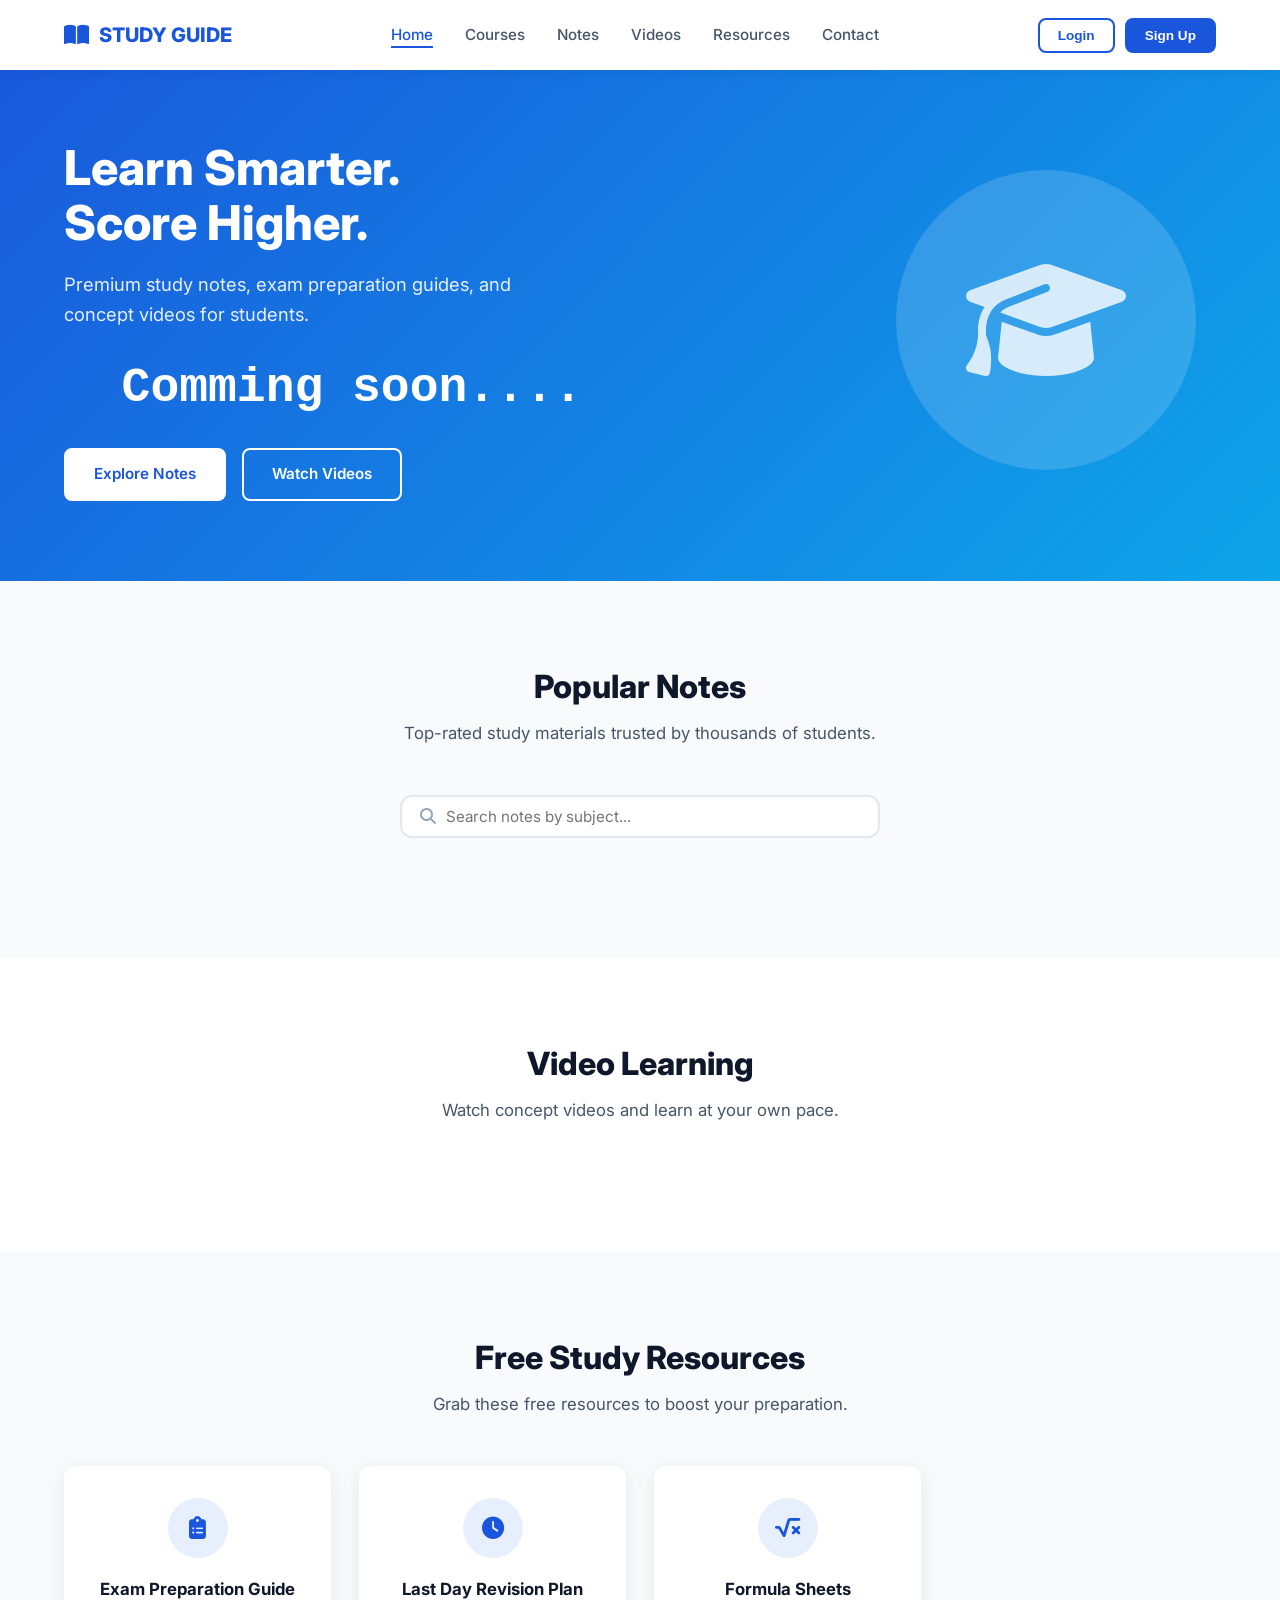
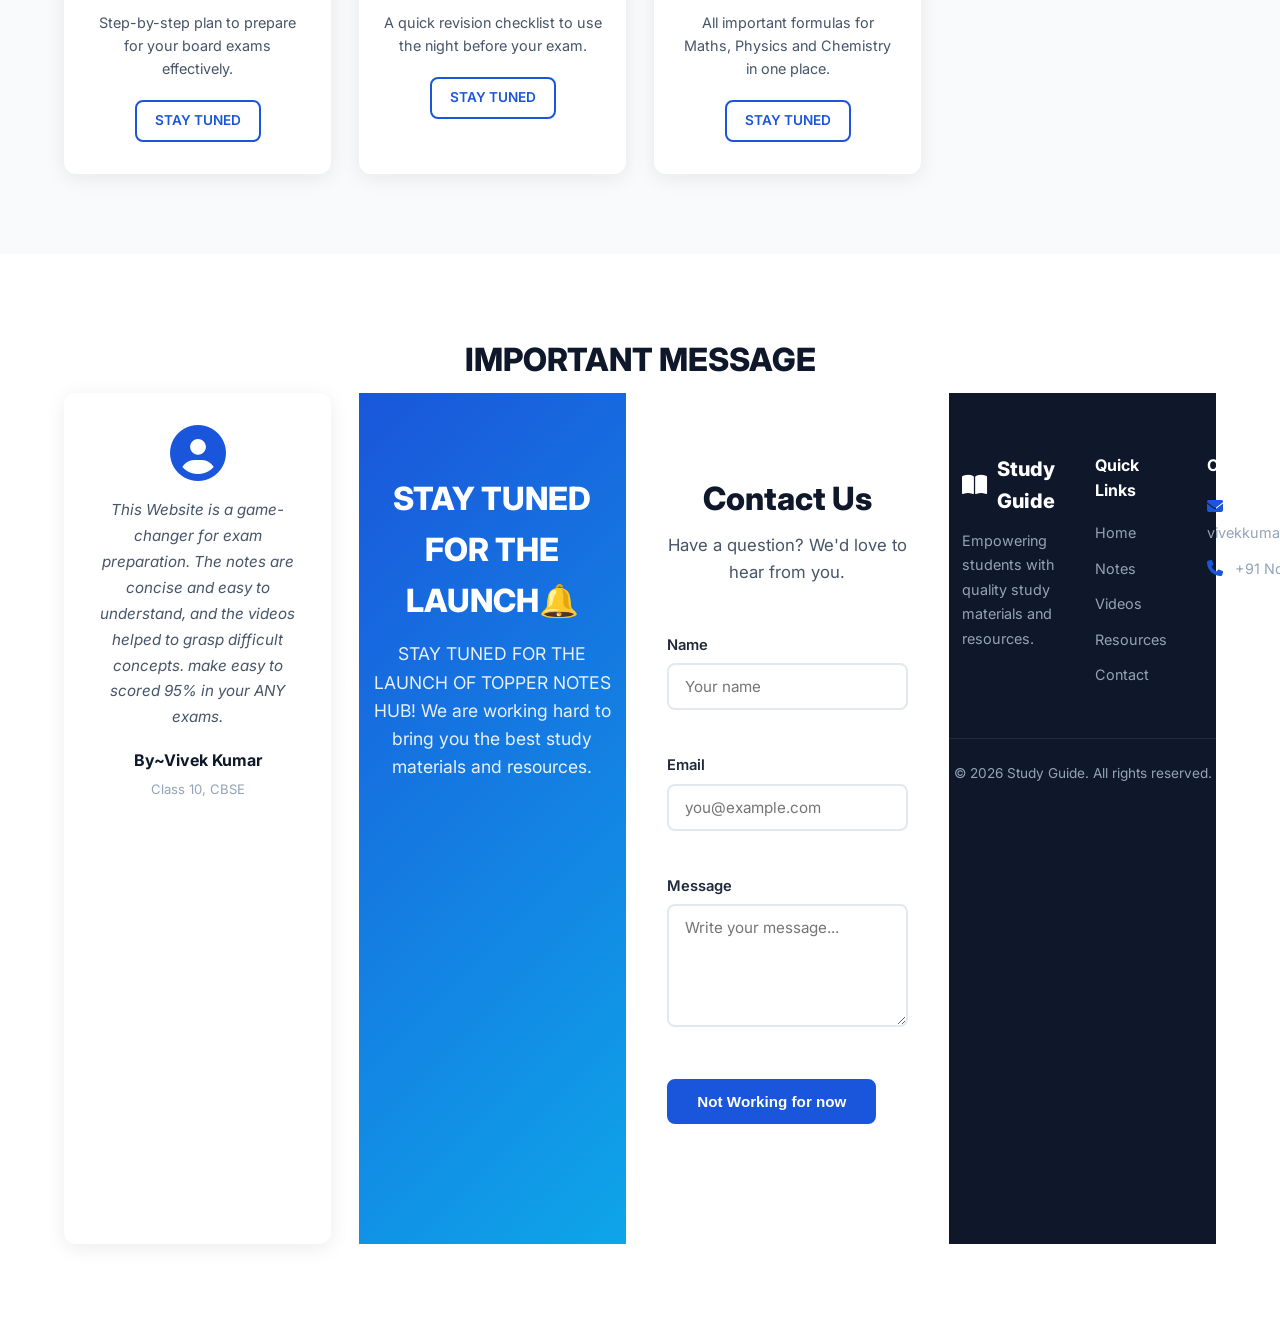
==== commit 876da019: "Update print statement from 'Hello' to 'Goodbye'" ====
--- a/index.html
+++ b/index.html
@@ -3,7 +3,7 @@
 <head>
   <meta charset="UTF-8" />
   <meta name="viewport" content="width=device-width, initial-scale=1.0" />
-  <title>Topper Notes Hub — Learn Smarter. Score Higher.</title>
+  <title>STUDY GUIDE — Learn Smarter. Score Higher.</title>
   <link rel="stylesheet" href="style.css" />
   <!-- Google Fonts -->
   <link rel="preconnect" href="https://fonts.googleapis.com" />
@@ -28,7 +28,7 @@
       <!-- Logo -->
       <a href="#" class="logo">
         <i class="fas fa-book-open"></i>
-        <span>Topper Notes Hub</span>
+        <span>STUDY GUIDE</span>
       </a>
 
       <!-- Desktop Menu Links -->
@@ -199,6 +199,7 @@
         <p>
           Premium study notes, exam preparation guides, and concept videos for
           students.
+         <h1><Pre>  Comming soon....</Pre></h1>
         </p>
         <div class="hero-buttons">
           <a href="#notes" class="btn btn-primary">Explore Notes</a>
@@ -222,6 +223,7 @@
       <h2 class="section-title">Popular Notes</h2>
       <p class="section-subtitle">
         Top-rated study materials trusted by thousands of students.
+        
       </p>
 
       <!-- Search / Filter Bar -->
@@ -235,8 +237,7 @@
       </div>
 
       <!-- Notes Card Grid (populated dynamically by JS) -->
-      <div class="card-grid" id="notesGrid"></div>
-    </div>
+      
   </section>
 
   <!-- ============================
@@ -270,23 +271,17 @@
           <div class="resource-icon"><i class="fas fa-clipboard-list"></i></div>
           <h3>Exam Preparation Guide</h3>
           <p>Step-by-step plan to prepare for your board exams effectively.</p>
-          <a href="#" class="btn btn-outline btn-sm">Download Free</a>
-        </div>
-
-        <!-- Resource 2 -->
-        <div class="resource-card">
-          <div class="resource-icon"><i class="fas fa-trophy"></i></div>
-          <h3>Topper Study Strategy</h3>
-          <p>Learn how toppers plan their schedule and revision cycles.</p>
-          <a href="#" class="btn btn-outline btn-sm">Download Free</a>
-        </div>
+          <a href="#" class="btn btn-outline btn-sm">STAY TUNED</a>
+        </div>
+
+        
 
         <!-- Resource 3 -->
         <div class="resource-card">
           <div class="resource-icon"><i class="fas fa-clock"></i></div>
           <h3>Last Day Revision Plan</h3>
           <p>A quick revision checklist to use the night before your exam.</p>
-          <a href="#" class="btn btn-outline btn-sm">Download Free</a>
+          <a href="#" class="btn btn-outline btn-sm">STAY TUNED</a>
         </div>
 
         <!-- Resource 4 -->
@@ -294,7 +289,7 @@
           <div class="resource-icon"><i class="fas fa-square-root-alt"></i></div>
           <h3>Formula Sheets</h3>
           <p>All important formulas for Maths, Physics and Chemistry in one place.</p>
-          <a href="#" class="btn btn-outline btn-sm">Download Free</a>
+          <a href="#" class="btn btn-outline btn-sm">STAY TUNED</a>
         </div>
       </div>
     </div>
@@ -305,10 +300,8 @@
   =============================== -->
   <section class="section testimonials-section" id="testimonials">
     <div class="container">
-      <h2 class="section-title">What Students Say</h2>
-      <p class="section-subtitle">
-        Join thousands of happy students across the country.
-      </p>
+      <h2 class="section-title">IMPORTANT MESSAGE </h2>
+     
 
       <div class="testimonial-grid">
         <!-- Testimonial 1 -->
@@ -317,66 +310,26 @@
             <i class="fas fa-user-circle"></i>
           </div>
           <p class="testimonial-text">
-            "Helped me score 92% in board exams. The notes are well-structured
-            and easy to understand."
+            This Website is a game-changer for exam preparation. The notes are concise and easy to understand, and the videos helped to grasp difficult concepts. make easy to scored 95% in your ANY exams. 
           </p>
-          <h4 class="testimonial-name">Priya Sharma</h4>
+          <h4 class="testimonial-name">By~Vivek Kumar</h4>
           <span class="testimonial-info">Class 10, CBSE</span>
         </div>
 
-        <!-- Testimonial 2 -->
-        <div class="testimonial-card">
-          <div class="testimonial-avatar">
-            <i class="fas fa-user-circle"></i>
-          </div>
-          <p class="testimonial-text">
-            "The video explanations made tough concepts like Electricity and
-            Trigonometry super simple!"
-          </p>
-          <h4 class="testimonial-name">Rohit Verma</h4>
-          <span class="testimonial-info">Class 10, ICSE</span>
-        </div>
-
-        <!-- Testimonial 3 -->
-        <div class="testimonial-card">
-          <div class="testimonial-avatar">
-            <i class="fas fa-user-circle"></i>
-          </div>
-          <p class="testimonial-text">
-            "Best study resource I've found online. The previous year papers
-            were a game-changer."
-          </p>
-          <h4 class="testimonial-name">Ananya Gupta</h4>
-          <span class="testimonial-info">Class 12, CBSE</span>
-        </div>
-
-        <!-- Testimonial 4 -->
-        <div class="testimonial-card">
-          <div class="testimonial-avatar">
-            <i class="fas fa-user-circle"></i>
-          </div>
-          <p class="testimonial-text">
-            "The formula sheets and last-day revision plans saved me during
-            exam season. Highly recommend!"
-          </p>
-          <h4 class="testimonial-name">Karan Singh</h4>
-          <span class="testimonial-info">Class 12, State Board</span>
-        </div>
-      </div>
-    </div>
-  </section>
+        
+
+        
 
   <!-- ============================
        CALL-TO-ACTION SECTION
   =============================== -->
   <section class="cta-section" id="cta">
     <div class="container cta-content">
-      <h2>Start your exam preparation today with premium notes.</h2>
+      <h2>STAY TUNED FOR THE LAUNCH🔔</h2>
       <p>
-        Thousands of students trust Topper Notes Hub for their exam success.
-        Join them now.
+       STAY TUNED FOR THE LAUNCH OF TOPPER NOTES HUB! We are working hard to bring you the best study materials and resources. 
       </p>
-      <a href="#notes" class="btn btn-primary btn-lg">Get Premium Notes</a>
+    
     </div>
   </section>
 
@@ -419,7 +372,7 @@
           <span class="error-msg" id="messageError"></span>
         </div>
 
-        <button type="submit" class="btn btn-primary">Send Message</button>
+        <button type="submit" class="btn btn-primary">Not Working for now </button>
         <p class="form-success" id="formSuccess"></p>
       </form>
     </div>
@@ -434,7 +387,7 @@
       <div class="footer-col">
         <a href="#" class="logo footer-logo">
           <i class="fas fa-book-open"></i>
-          <span>Topper Notes Hub</span>
+          <span>Study Guide</span>
         </a>
         <p>Empowering students with quality study materials and resources.</p>
       </div>
@@ -457,11 +410,11 @@
         <ul>
           <li>
             <i class="fas fa-envelope"></i>
-            <a href="mailto:hello@toppernoteshub.com">hello@toppernoteshub.com</a>
+            <a href="mailto:vivekkumar4321singh@hotmail.com">vivekkumar4321singh@hotmail.com</a>
           </li>
           <li>
             <i class="fas fa-phone"></i>
-            <span>+91 98765 43210</span>
+            <span>+91 Not available </span>
           </li>
         </ul>
       </div>
@@ -470,16 +423,16 @@
       <div class="footer-col">
         <h4>Follow Us</h4>
         <div class="social-icons">
-          <a href="#" aria-label="Instagram"><i class="fab fa-instagram"></i></a>
-          <a href="#" aria-label="YouTube"><i class="fab fa-youtube"></i></a>
-          <a href="#" aria-label="Twitter"><i class="fab fa-twitter"></i></a>
-          <a href="#" aria-label="Telegram"><i class="fab fa-telegram"></i></a>
+          <a href="@vivek_kumar_4583" aria-label="Instagram"><i class="fab fa-instagram"></i></a>
+          <a href="@Do_it_today_24" aria-label="YouTube"><i class="fab fa-youtube"></i></a>
+          
+          <a href="@VivekKumar93" aria-label="Telegram"><i class="fab fa-telegram"></i></a>
         </div>
       </div>
     </div>
 
     <div class="footer-bottom">
-      <p>&copy; 2026 Topper Notes Hub. All rights reserved.</p>
+      <p>&copy; 2026 Study Guide. All rights reserved.</p>
     </div>
   </footer>
 
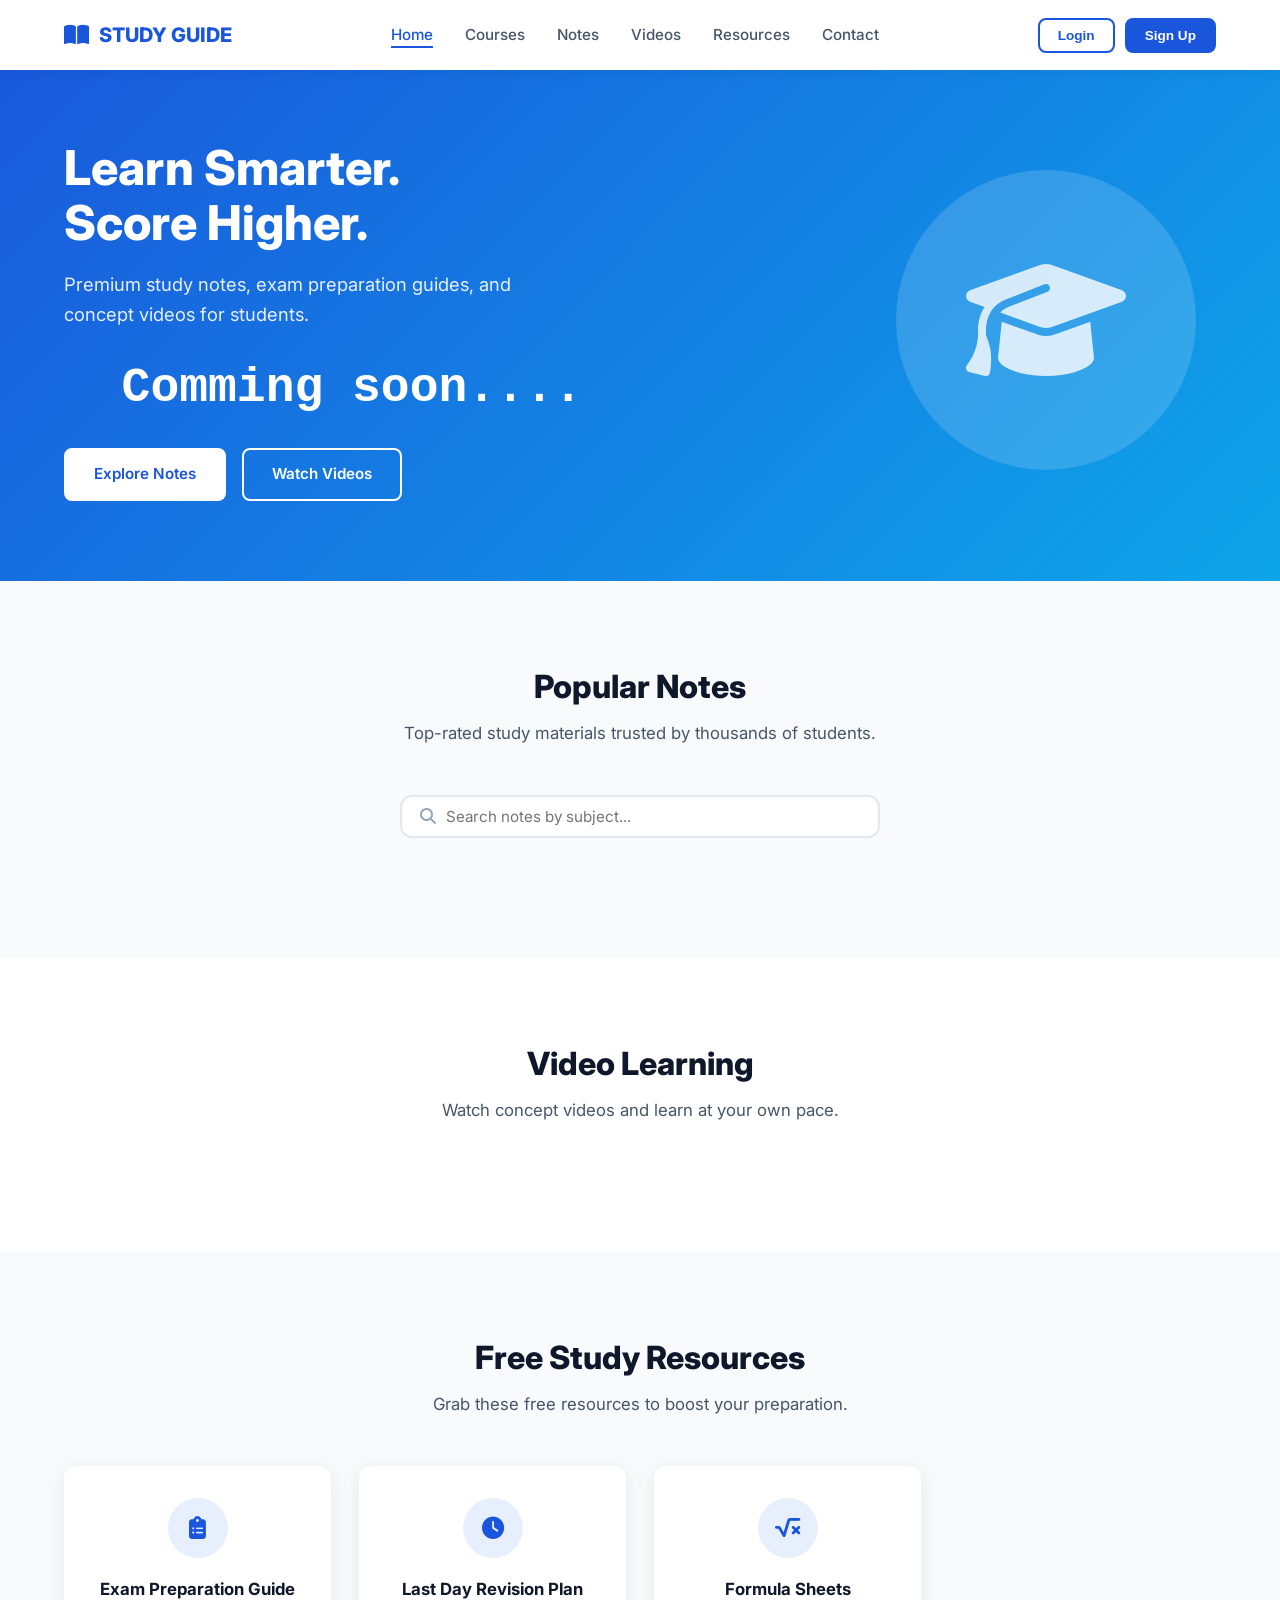
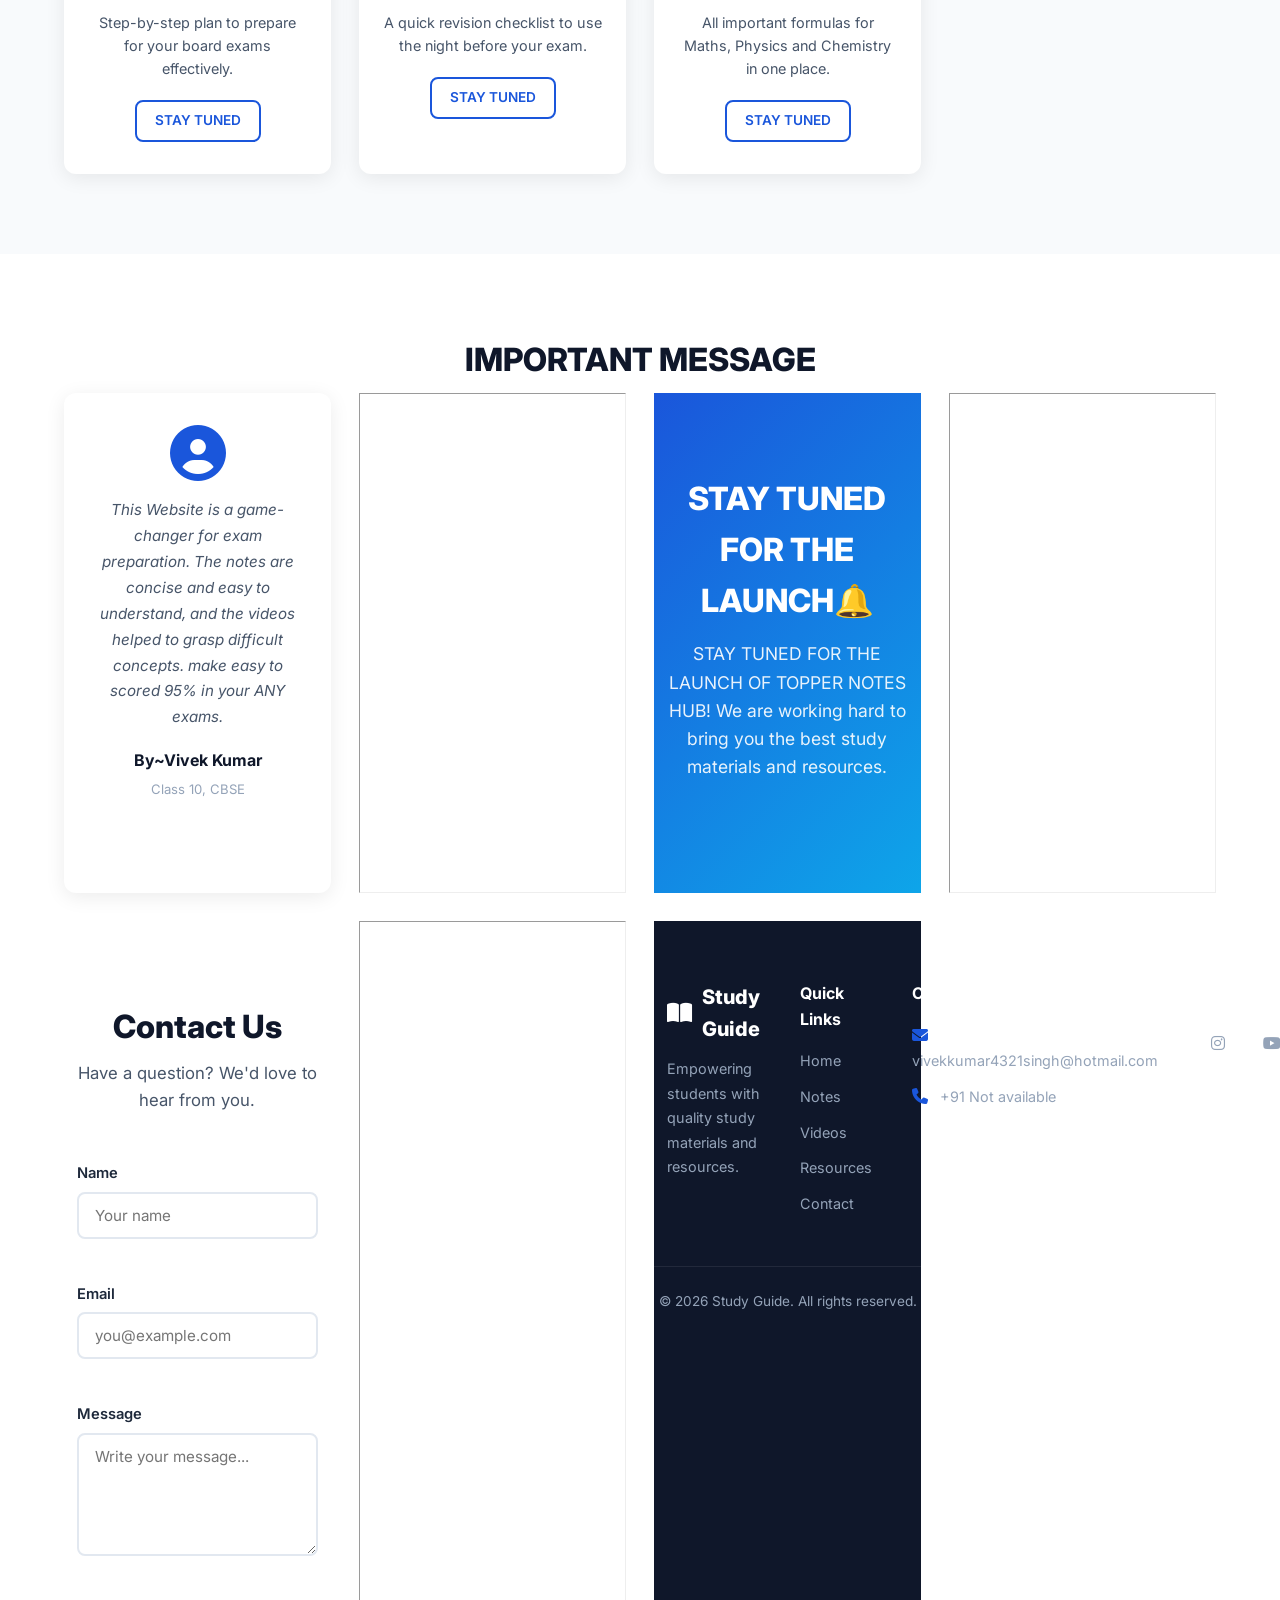
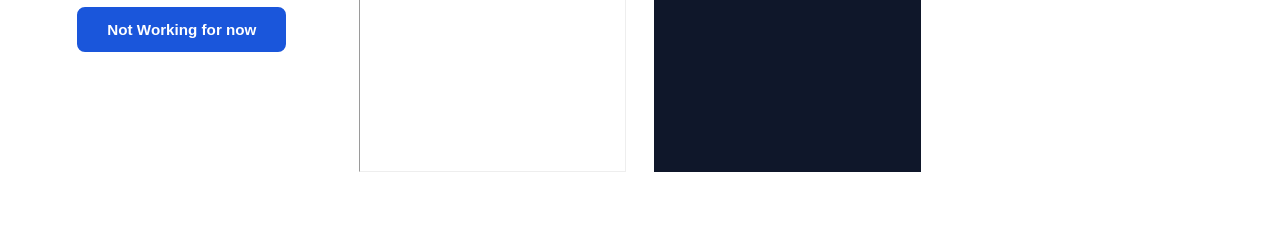
==== commit 4e884f22: "Update index.html" ====
--- a/index.html
+++ b/index.html
@@ -319,7 +319,7 @@
         
 
         
-
+<hr>
   <!-- ============================
        CALL-TO-ACTION SECTION
   =============================== -->
@@ -332,7 +332,7 @@
     
     </div>
   </section>
-
+<hr>
   <!-- ============================
        CONTACT SECTION
   =============================== -->
@@ -377,7 +377,8 @@
       </form>
     </div>
   </section>
-
+<hr>
+        
   <!-- ============================
        FOOTER
   =============================== -->
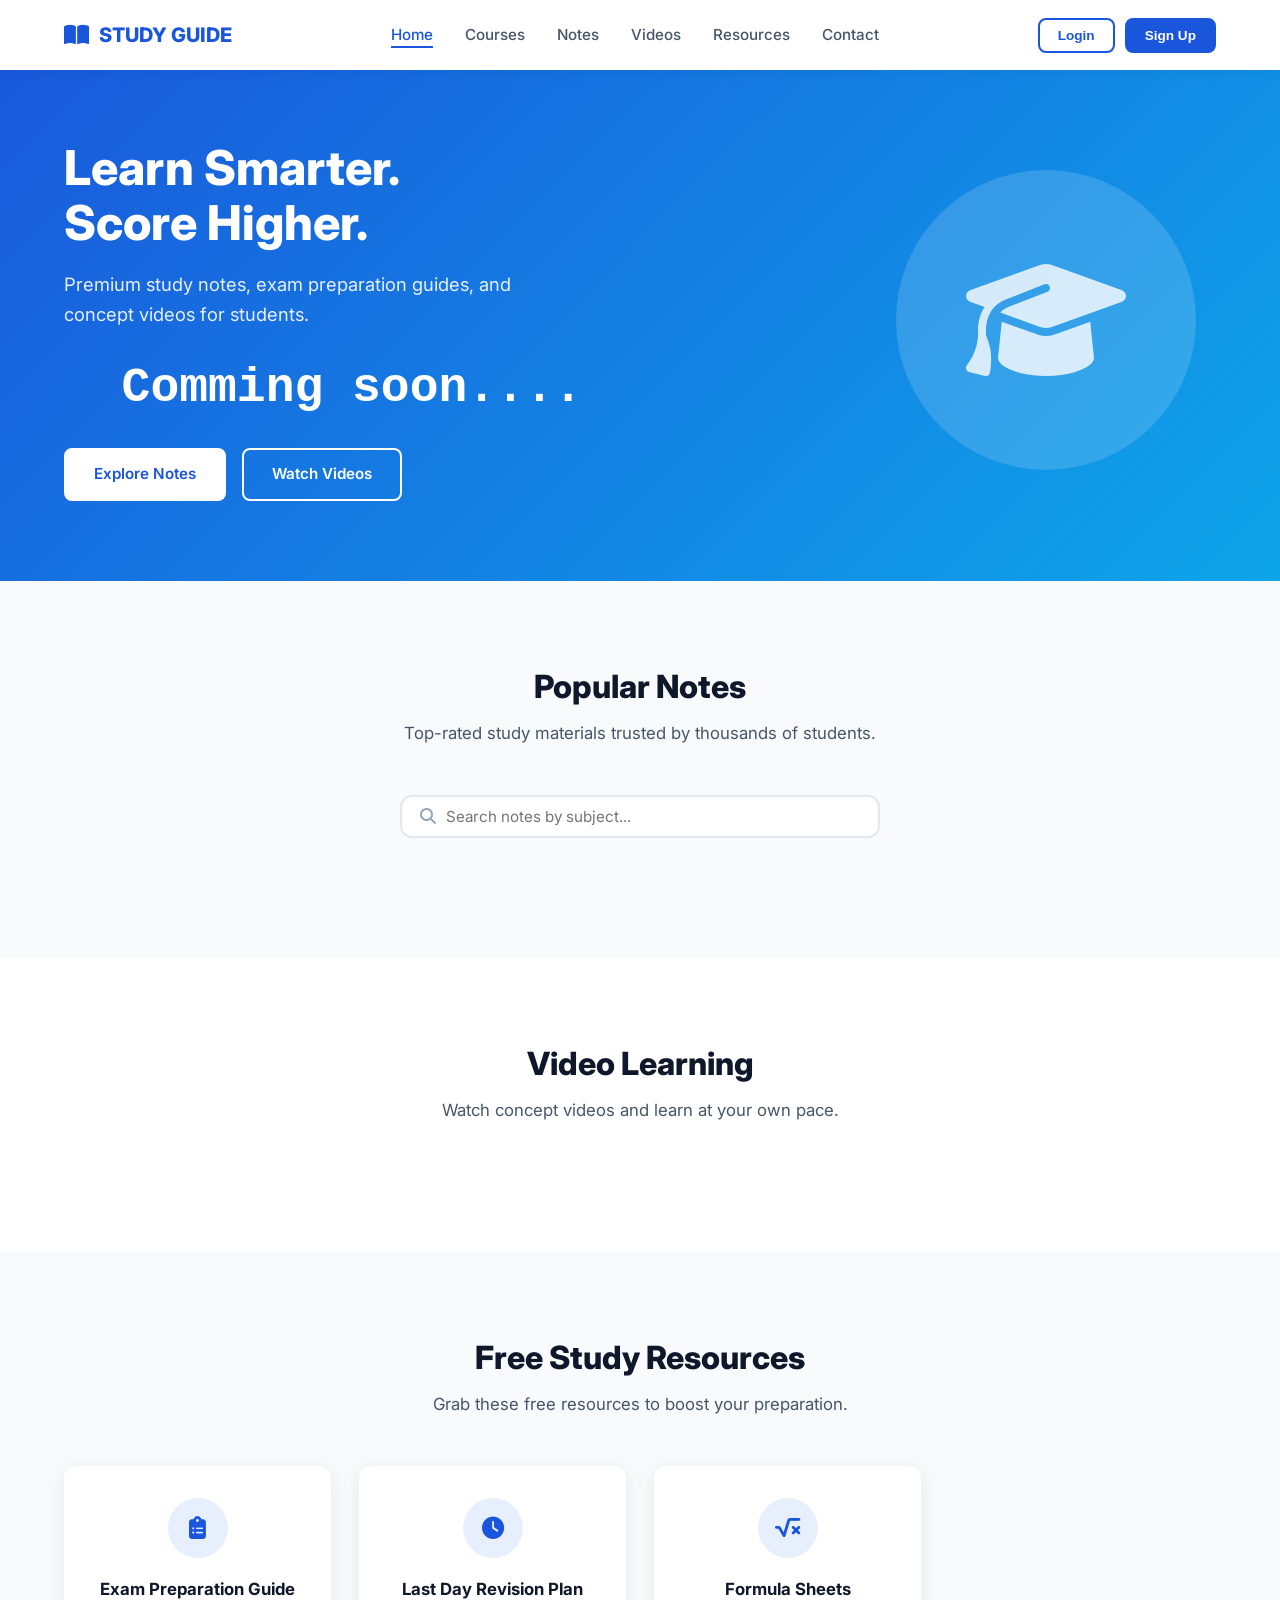
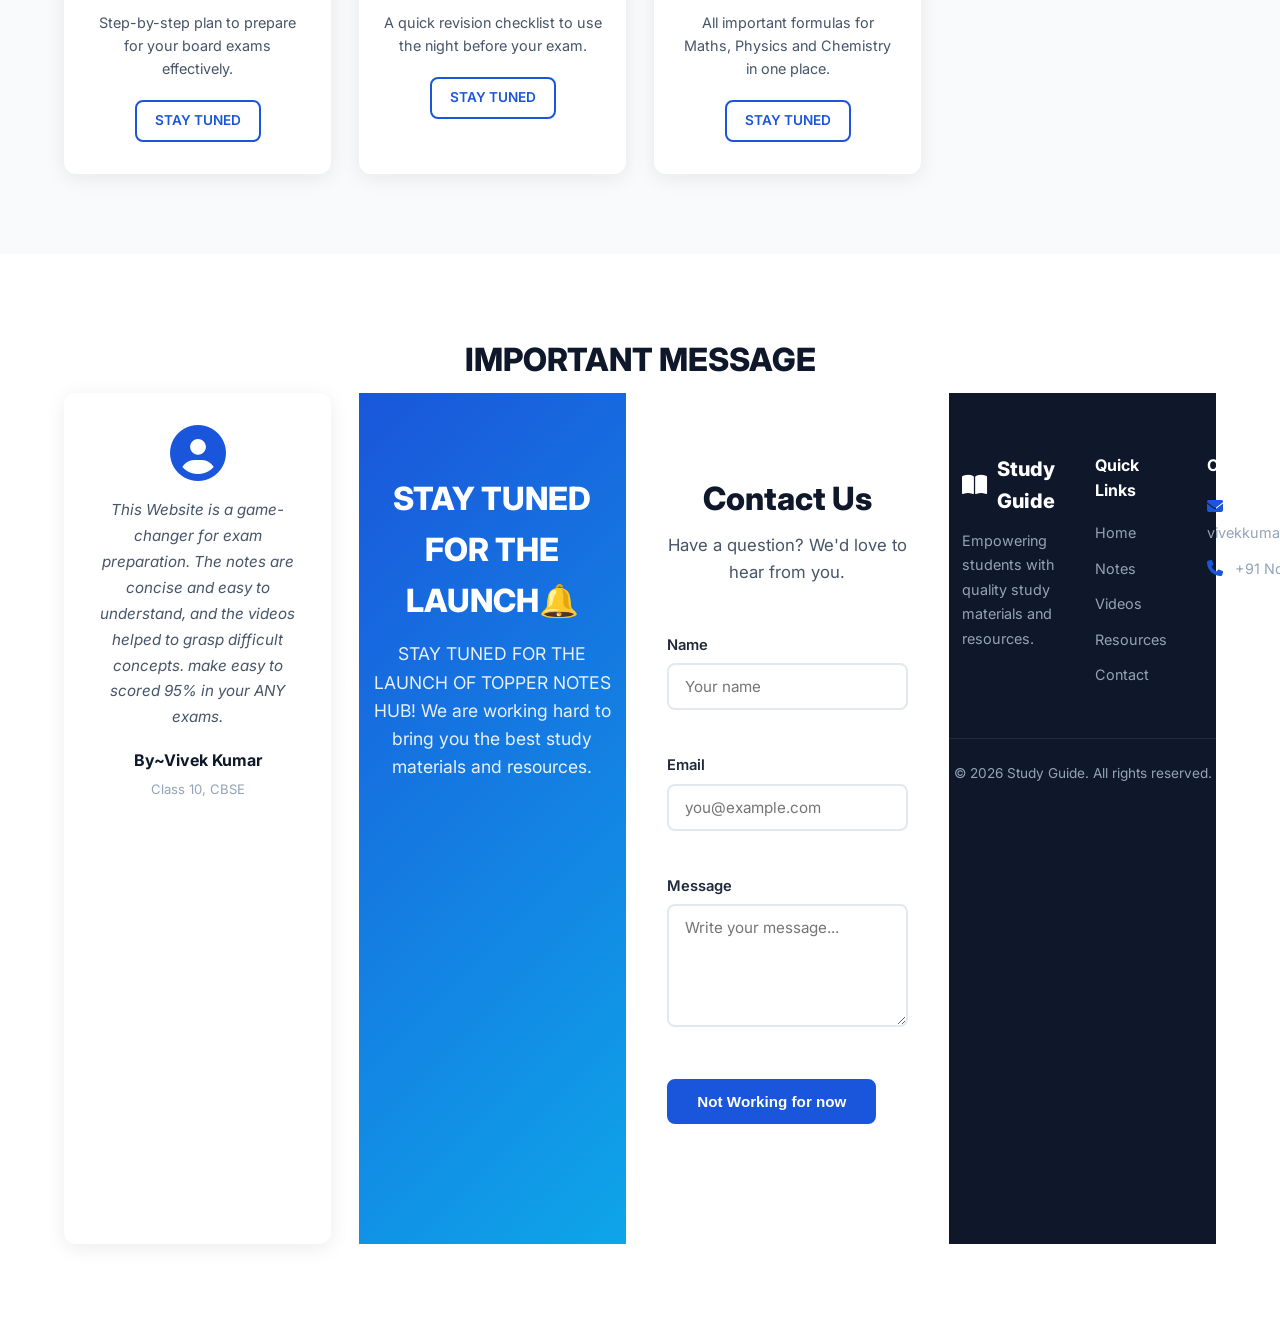
==== commit 66cb54e8: "Update index.html" ====
--- a/index.html
+++ b/index.html
@@ -315,12 +315,9 @@
           <h4 class="testimonial-name">By~Vivek Kumar</h4>
           <span class="testimonial-info">Class 10, CBSE</span>
         </div>
-
+      
         
-
-        
-<hr>
-  <!-- ============================
+ <!-- ============================
        CALL-TO-ACTION SECTION
   =============================== -->
   <section class="cta-section" id="cta">
@@ -332,7 +329,7 @@
     
     </div>
   </section>
-<hr>
+
   <!-- ============================
        CONTACT SECTION
   =============================== -->
@@ -377,8 +374,7 @@
       </form>
     </div>
   </section>
-<hr>
-        
+     
   <!-- ============================
        FOOTER
   =============================== -->
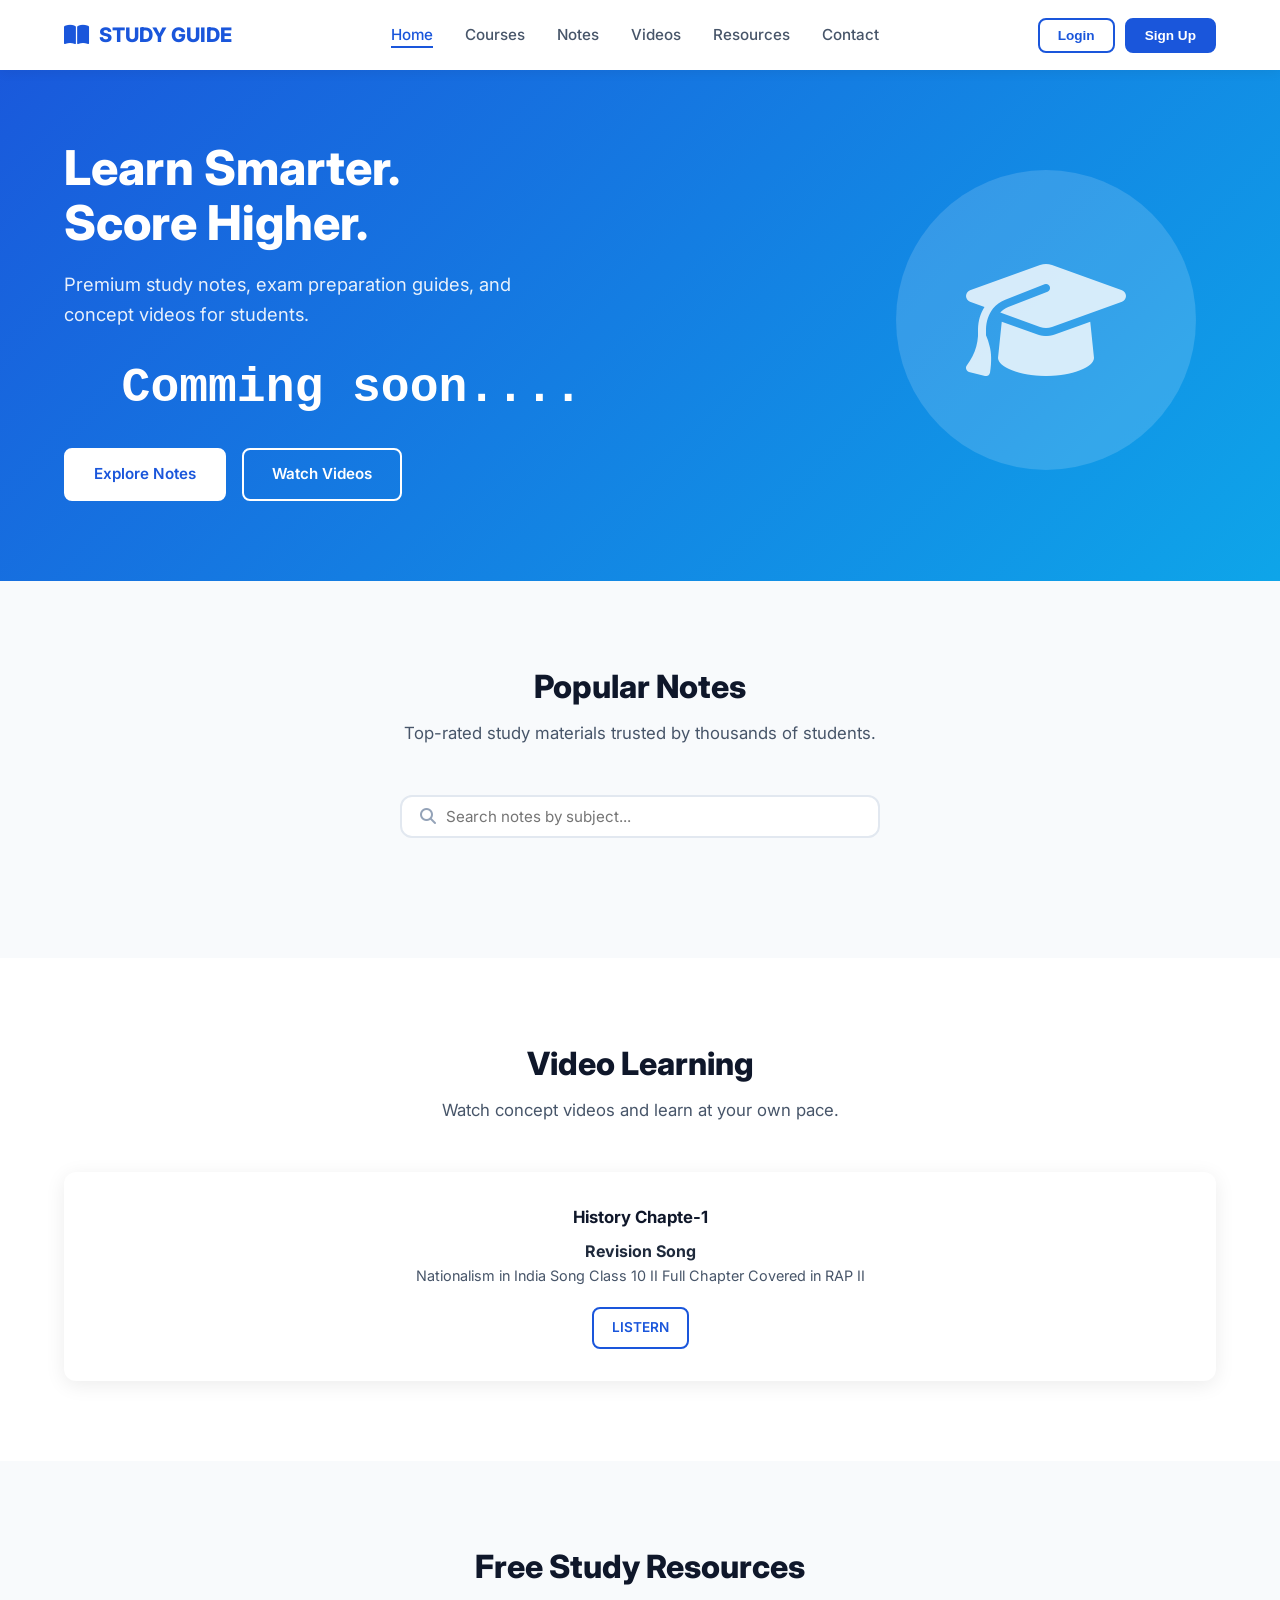
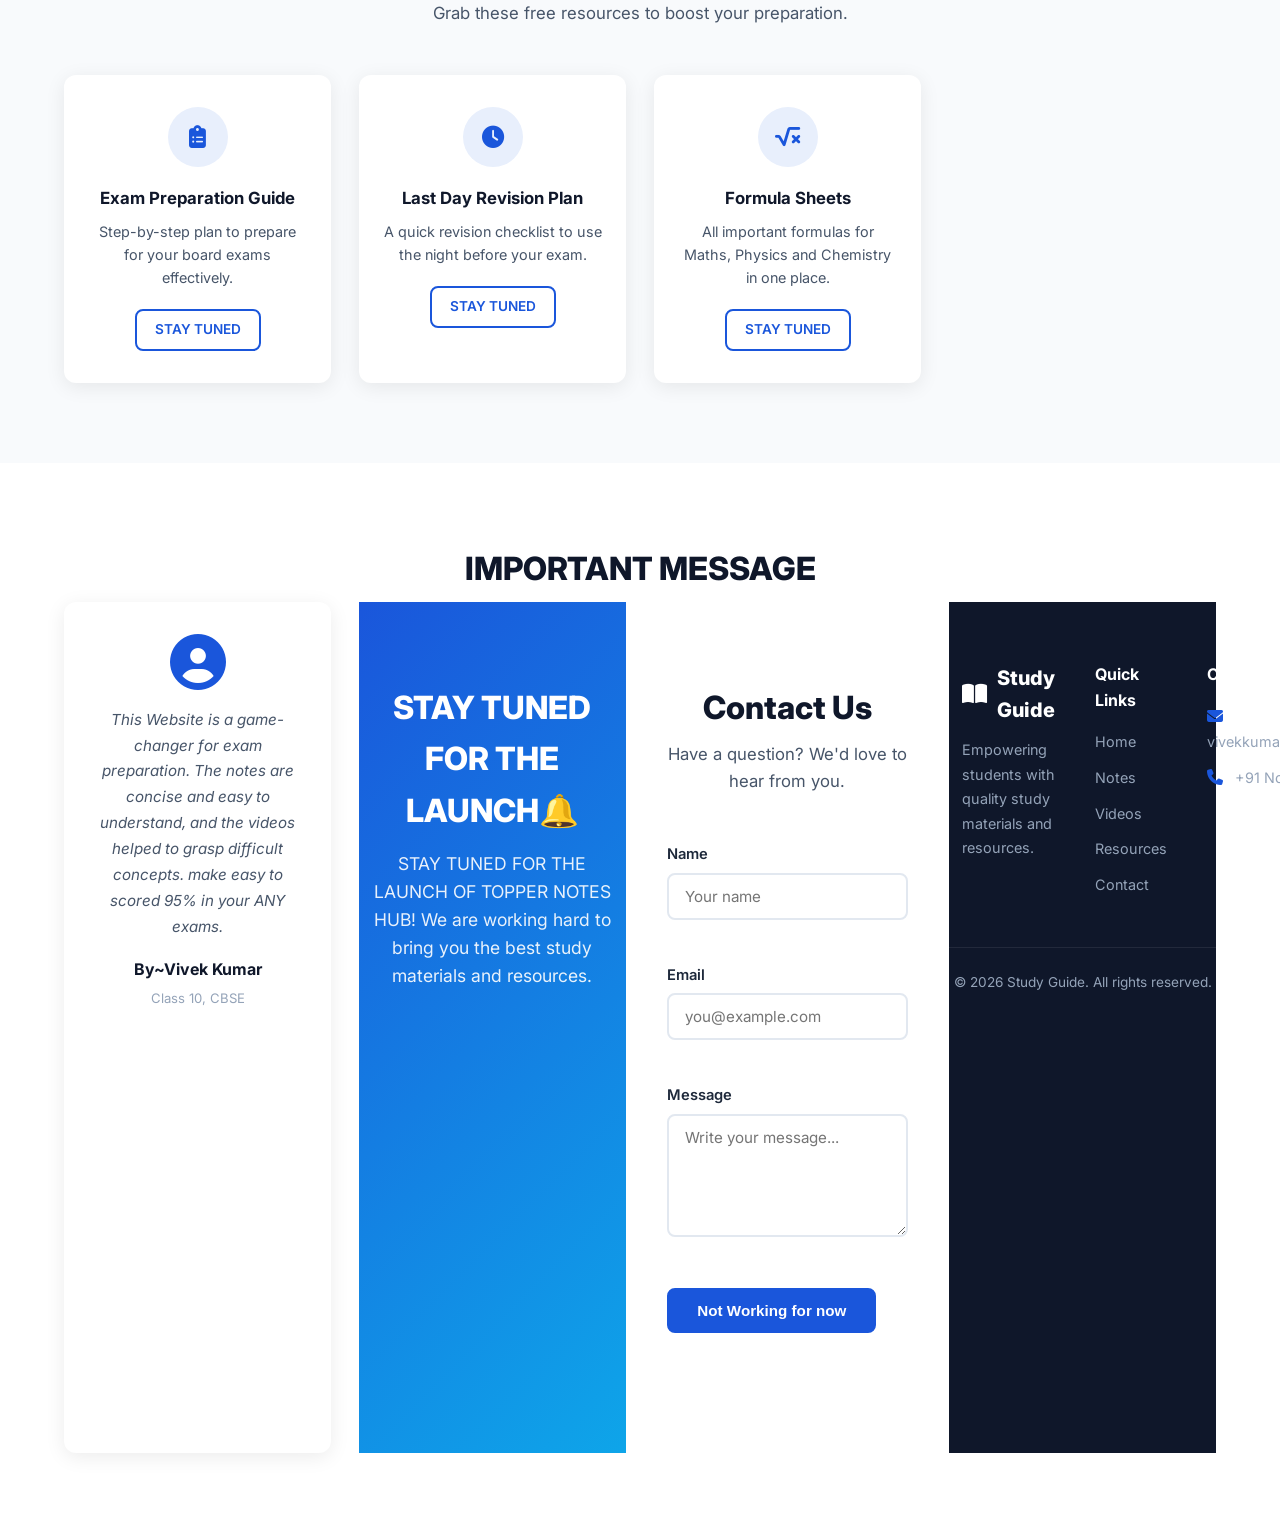
==== commit 03134341: "update index.html" ====
--- a/index.html
+++ b/index.html
@@ -252,7 +252,30 @@
 
       <!-- Video Grid (populated dynamically by JS) -->
       <div class="video-grid" id="videoGrid"></div>
-    </div>
+      
+        <div class="resource-card">
+          <div class="youtube-templete"><i class=""></i></div>
+          <h3>History Chapte-1</h3> <h4>Revision Song</h4> 
+          <p>Nationalism in India Song Class 10
+II Full Chapter Covered in RAP II</p>
+          <a href="https://youtu.be/-3JzeWIQqkU" class="btn btn-outline btn-sm">LISTERN </a>
+        </div>
+
+
+
+
+
+
+      </div>
+      
+
+
+
+
+
+
+
+
   </section>
 
   <!-- ============================
@@ -420,10 +443,10 @@
       <div class="footer-col">
         <h4>Follow Us</h4>
         <div class="social-icons">
-          <a href="@vivek_kumar_4583" aria-label="Instagram"><i class="fab fa-instagram"></i></a>
-          <a href="@Do_it_today_24" aria-label="YouTube"><i class="fab fa-youtube"></i></a>
+          <a href="https://www.instagram.com/@vivek_kumar_4583" aria-label="Instagram"><i class="fab fa-instagram"></i></a>
+          <a href="https://www.youtube.com/@Do_it_today_24" aria-label="YouTube"><i class="fab fa-youtube"></i></a>
           
-          <a href="@VivekKumar93" aria-label="Telegram"><i class="fab fa-telegram"></i></a>
+          <a href="https://t.me/VivekKumar93" aria-label="Telegram"><i class="fab fa-telegram"></i></a>
         </div>
       </div>
     </div>
